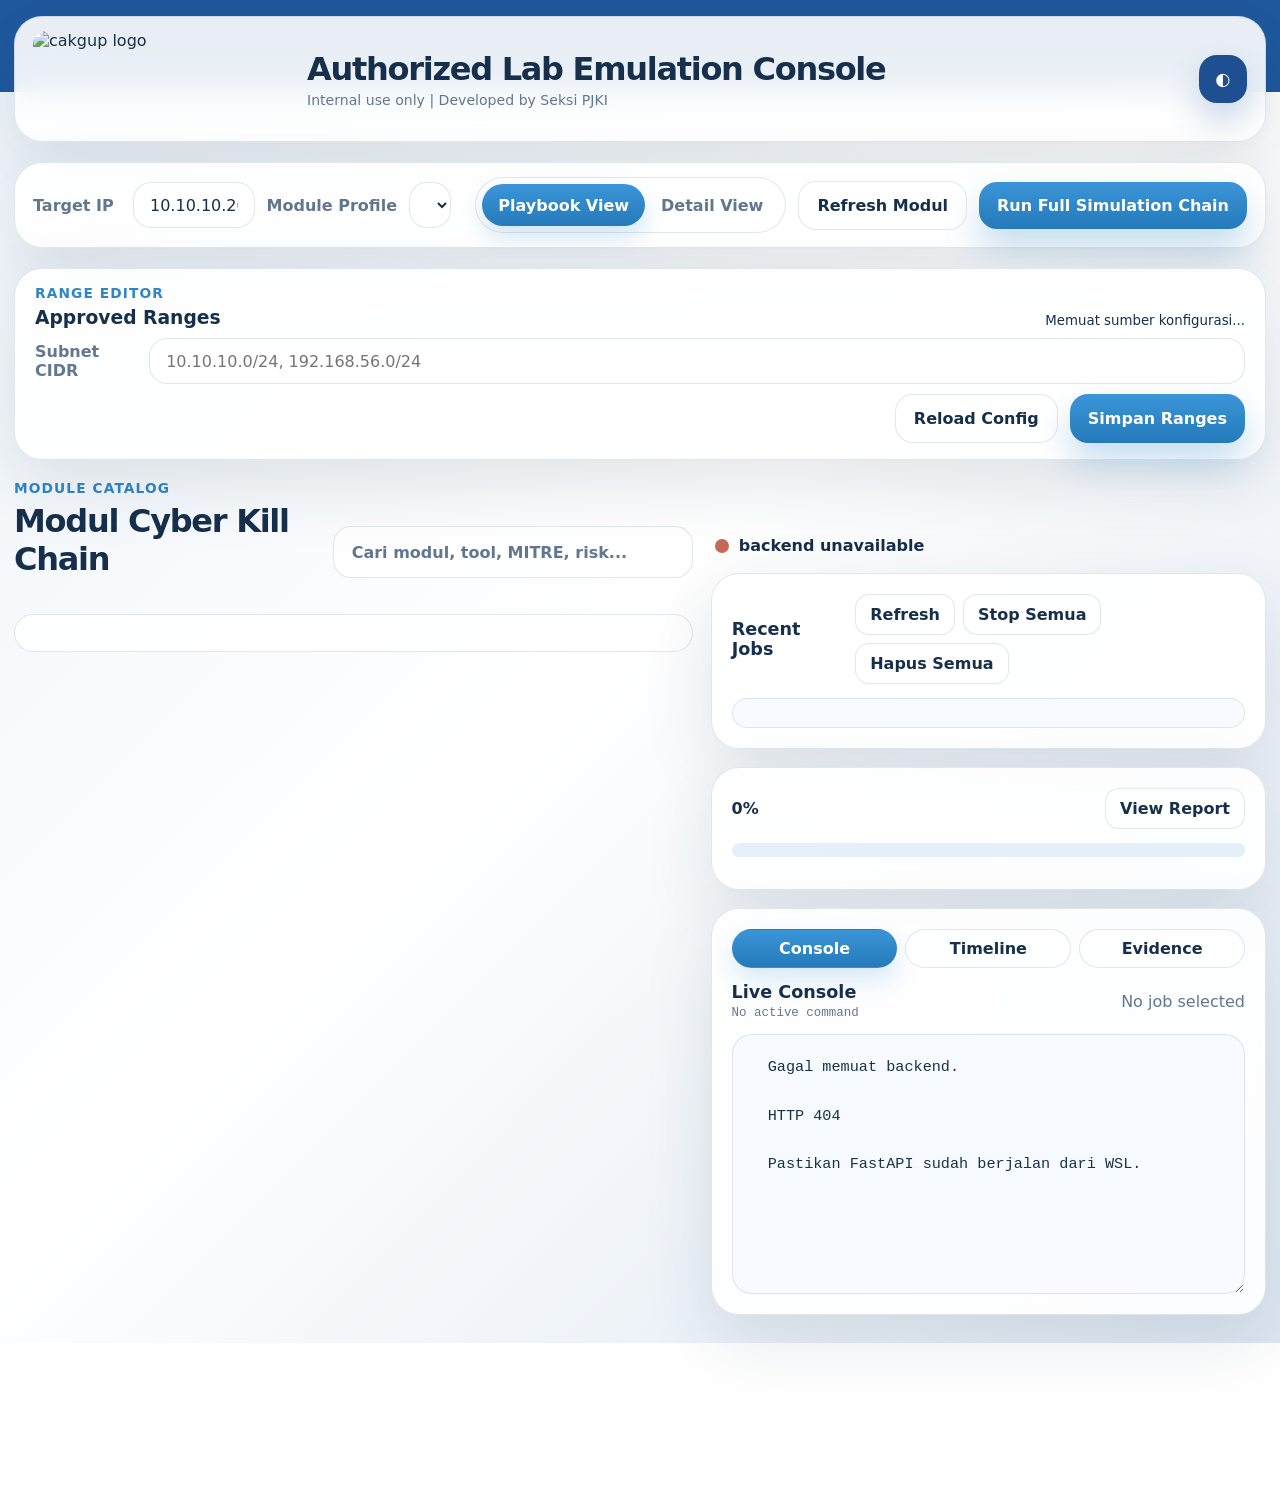
==== index.html @ 7016c89e "update" ====
<!doctype html>
<html lang="id" data-theme="light">
<head>
  <meta charset="utf-8">
  <meta name="viewport" content="width=device-width, initial-scale=1">
  <title>Authorized Lab Emulation Console</title>
  <meta name="description" content="Starter dashboard untuk Kali Linux WSL dengan backend FastAPI, guardrail target, dan simulation-only job runner.">
  <meta name="theme-color" content="#1e4f91">
  <link rel="stylesheet" href="styles.css?v=20260626-layout-fix">
</head>
<body>
  <div class="app-shell">
    <header class="topbar">
      <div class="brand-block">
        <img class="brand-mark" src="/static/logo.png" alt="cakgup logo">
        <div>
          <h1>Authorized Lab Emulation Console</h1>
          <p>Internal use only | Developed by Seksi PJKI</p>
        </div>
      </div>

      <div class="topbar-meta">
        <button class="theme-button" id="themeToggle" type="button" aria-label="Ubah tema">◐</button>
      </div>
    </header>

    <main class="layout">
      <section class="hero-card">
        <div class="hero-fields">
          <label class="field">
            <span>Target IP</span>
            <input id="targetInput" type="text" value="10.10.10.20" spellcheck="false" autocomplete="off">
          </label>
          <label class="field profile-field">
            <span>Module Profile</span>
            <select id="moduleProfileSelect">
              <option value="fast" selected>fast</option>
              <option value="balanced">balanced</option>
              <option value="deep">deep</option>
            </select>
          </label>
        </div>

        <div class="hero-actions">
          <div class="view-switch" id="viewSwitch" aria-label="Pilih mode tampilan">
            <button class="view-switch-button" id="playbookViewBtn" type="button">Playbook View</button>
            <button class="view-switch-button" id="detailViewBtn" type="button">Detail View</button>
          </div>
          <button class="ghost-button" id="refreshModulesBtn" type="button">Refresh Modul</button>
          <button class="primary-button" id="runChainBtn" type="button">Run Full Simulation Chain</button>
        </div>
      </section>

      <section class="config-card">
        <div class="config-card-head">
          <div>
            <p class="eyebrow">Range Editor</p>
            <h3>Approved Ranges</h3>
          </div>
          <small id="configMetaLabel">Memuat sumber konfigurasi...</small>
        </div>
        <label class="field config-inline-field">
          <span>Subnet CIDR</span>
          <input id="allowedSubnetsInput" type="text" spellcheck="false" placeholder="10.10.10.0/24, 192.168.56.0/24">
        </label>
        <div class="config-card-actions">
          <button class="ghost-button" id="reloadConfigBtn" type="button">Reload Config</button>
          <button class="primary-button" id="saveRangesBtn" type="button">Simpan Ranges</button>
        </div>
      </section>

      <section class="content-grid">
        <div class="module-pane">
          <div class="section-heading">
            <div>
              <p class="eyebrow">Module Catalog</p>
              <h2>Modul Cyber Kill Chain</h2>
            </div>
            <label class="catalog-search" aria-label="Cari modul">
              <input id="moduleSearchInput" type="text" placeholder="Cari modul, tool, MITRE, risk...">
            </label>
          </div>

          <div class="phase-tabs" id="phaseTabs"></div>
          <div class="active-phase-bar" id="activePhaseBar"></div>
          <div class="phase-groups" id="phaseGroups"></div>
        </div>

        <aside class="console-pane">
          <div class="console-status">
            <span class="status-dot" id="statusDot"></span>
            <strong id="statusLabel">idle</strong>
          </div>

          <div class="history-card">
            <div class="console-card-head">
              <h3>Recent Jobs</h3>
              <div class="history-actions">
                <button class="ghost-button compact" id="refreshJobsBtn" type="button">Refresh</button>
                <button class="ghost-button compact" id="stopAllJobsBtn" type="button">Stop Semua</button>
                <button class="ghost-button compact" id="clearJobsBtn" type="button">Hapus Semua</button>
              </div>
            </div>
            <div class="job-list" id="jobList"></div>
          </div>

          <div class="progress-card">
            <div class="progress-card-head">
              <strong id="jobProgressValue">0%</strong>
              <div class="export-actions">
                <button class="ghost-button compact" id="viewHtmlBtn" type="button" disabled>View Report</button>
              </div>
            </div>
            <div class="progress-track">
              <div class="progress-fill" id="jobProgressBar"></div>
            </div>
            <div class="severity-summary" id="severitySummary"></div>
          </div>

          <div class="history-card insight-card">
            <div class="console-card-head">
              <div class="panel-tabs" id="insightTabs">
                <button class="panel-tab is-active" data-insight-tab="console" type="button">Console</button>
                <button class="panel-tab" data-insight-tab="timeline" type="button">Timeline</button>
                <button class="panel-tab" data-insight-tab="evidence" type="button">Evidence</button>
              </div>
            </div>

            <div class="insight-panel" data-insight-panel="console">
              <div class="console-card-head">
                <div class="console-card-title">
                  <h3>Live Console</h3>
                  <span id="activeCommandLabel">No active command</span>
                </div>
                <span id="activeJobLabel">No job selected</span>
              </div>
              <pre id="consoleOutput">Memuat konfigurasi backend...</pre>
            </div>

            <div class="insight-panel hidden" data-insight-panel="timeline">
              <div class="console-card-head">
                <h3>Module Timeline</h3>
                <span id="timelineCountLabel">0 phases</span>
              </div>
              <div class="timeline-list" id="timelineList"></div>
            </div>

            <div class="insight-panel hidden" data-insight-panel="evidence">
              <div class="console-card-head">
                <h3>Evidence Highlights</h3>
                <span id="evidenceCountLabel">0 items</span>
              </div>
              <div class="evidence-list" id="evidenceList"></div>
            </div>
          </div>
        </aside>
      </section>
    </main>
  </div>

  <div class="modal-backdrop hidden" id="rangePasswordModal" aria-hidden="true">
    <div class="modal-card" role="dialog" aria-modal="true" aria-labelledby="rangePasswordTitle">
      <div class="modal-head">
        <p class="eyebrow">Konfirmasi Keamanan</p>
        <h3 id="rangePasswordTitle">Masukkan password untuk simpan ranges</h3>
      </div>
      <label class="field">
        <span>Password</span>
        <input id="rangePasswordInput" type="password" autocomplete="current-password" placeholder="Masukkan password">
      </label>
      <div class="modal-actions">
        <button class="ghost-button" id="cancelRangePasswordBtn" type="button">Batal</button>
        <button class="primary-button" id="confirmRangePasswordBtn" type="button">Konfirmasi</button>
      </div>
    </div>
  </div>

  <div class="toast" id="toast" role="status" aria-live="polite"></div>
  <script src="script.js?v=20260626-evidence-summary-sync"></script>
</body>
</html>
---- styles.css ----
:root {
  --bg: #edf3f9;
  --bg-strong: #dde7f2;
  --card: rgba(255, 255, 255, 0.9);
  --card-strong: #ffffff;
  --line: rgba(20, 57, 98, 0.12);
  --text: #16304c;
  --muted: #617790;
  --primary: #2f86c7;
  --primary-strong: #1e4f91;
  --accent: #ffd25d;
  --warning: #c7881f;
  --success: #278e64;
  --danger: #c66b55;
  --info: #7b5fd6;
  --shadow: 0 24px 70px rgba(22, 48, 76, 0.12);
  --radius: 28px;
  --mono: "Cascadia Code", "SFMono-Regular", Consolas, monospace;
  --sans: "Segoe UI", Inter, ui-sans-serif, system-ui, sans-serif;
}

[data-theme="dark"] {
  --bg: #081320;
  --bg-strong: #0f2134;
  --card: rgba(12, 24, 38, 0.92);
  --card-strong: #12263c;
  --line: rgba(255, 255, 255, 0.08);
  --text: #e9f1fa;
  --muted: #9fb4cb;
  --primary: #62a7e5;
  --primary-strong: #8ac0f1;
  --accent: #ffce57;
  --warning: #f2bd63;
  --success: #4fce95;
  --danger: #f08e78;
  --info: #baa4ff;
  --shadow: 0 28px 82px rgba(0, 0, 0, 0.36);
}

* {
  box-sizing: border-box;
}

html {
  scroll-behavior: smooth;
}

body {
  margin: 0;
  min-height: 100vh;
  overflow-x: hidden;
  color: var(--text);
  font-family: var(--sans);
  background:
    linear-gradient(180deg, #1f589d 0 92px, transparent 92px),
    linear-gradient(135deg, var(--bg), #ffffff 48%, var(--bg-strong));
}

[data-theme="dark"] body {
  background:
    linear-gradient(180deg, #0b3464 0 92px, transparent 92px),
    linear-gradient(135deg, var(--bg), #06101b 52%, #102239);
}

button,
input {
  font: inherit;
}

button {
  cursor: pointer;
}

.app-shell {
  width: min(1480px, calc(100% - 28px));
  margin: 16px auto 28px;
}

.topbar,
.hero-card,
.config-card,
.asset-card,
.workflow-card,
.import-card,
.stat-card,
.phase-section,
.console-card,
.history-card,
.progress-card {
  border: 1px solid var(--line);
  border-radius: var(--radius);
  background: var(--card);
  box-shadow: var(--shadow);
  backdrop-filter: blur(16px);
}

.topbar {
  display: flex;
  align-items: center;
  justify-content: space-between;
  gap: 16px;
  padding: 14px 18px;
}

.brand-block {
  display: flex;
  align-items: center;
  gap: 14px;
}

.brand-mark {
  width: 260px;
  height: 96px;
  object-fit: contain;
  object-position: center;
  display: block;
  flex: 0 0 260px;
  border-radius: 14px;
}

.brand-block h1,
.section-heading h2,
.phase-title h3,
.module-card h4,
.console-card-head h3,
.progress-card-head strong {
  margin: 0;
}

.brand-block h1 {
  font-size: clamp(1.25rem, 2.7vw, 2rem);
  letter-spacing: -0.04em;
}

.brand-block p,
.section-note,
.module-card p,
.stat-card small,
.field span,
.console-card-head span,
.job-item span,
.job-item small,
.empty-jobs,
.evidence-item p,
.evidence-item small {
  color: var(--muted);
}

.brand-block p {
  margin: 4px 0 0;
  font-size: 0.88rem;
}

.topbar-meta {
  display: flex;
  align-items: center;
  gap: 10px;
}

.theme-button,
.ghost-button,
.primary-button {
  border: 0;
  border-radius: 18px;
  transition: transform 140ms ease, box-shadow 140ms ease, background 140ms ease;
}

.theme-button {
  width: 48px;
  height: 48px;
  background: var(--primary-strong);
  color: #fff;
  font-size: 1.1rem;
  box-shadow: 0 18px 34px rgba(30, 79, 145, 0.24);
}

.ghost-button,
.primary-button {
  padding: 14px 18px;
  font-weight: 800;
}

.ghost-button {
  border: 1px solid var(--line);
  background: rgba(255, 255, 255, 0.52);
  color: var(--text);
}

.primary-button {
  background: linear-gradient(180deg, #3a95d8, #257aba);
  color: #fff;
  box-shadow: 0 18px 34px rgba(47, 134, 199, 0.28);
}

.compact {
  padding: 10px 14px;
  border-radius: 14px;
}

.theme-button:hover,
.ghost-button:hover,
.primary-button:hover,
.job-item:hover {
  transform: translateY(-1px);
}

.layout {
  display: grid;
  gap: 20px;
  margin-top: 20px;
}

.hero-card {
  display: flex;
  align-items: center;
  justify-content: space-between;
  gap: 24px;
  padding: 14px 18px;
}

.config-card {
  display: grid;
  gap: 10px;
  padding: 16px 20px;
}

.config-card-head {
  display: flex;
  align-items: end;
  justify-content: space-between;
  gap: 18px;
  min-width: 0;
}

.config-card-head h3,
.config-card-head small {
  margin: 0;
}

.config-card-head > div:first-child,
.config-card-head small {
  min-width: 0;
}

.config-card-head small {
  overflow-wrap: anywhere;
  text-align: right;
}

.config-card-actions {
  display: flex;
  flex-wrap: wrap;
  justify-content: end;
  gap: 12px;
  min-width: 0;
}

.coverage-grid {
  display: grid;
  grid-template-columns: repeat(2, minmax(0, 1fr));
  gap: 14px;
}

.coverage-block {
  display: grid;
  gap: 8px;
}

.coverage-block strong {
  font-size: 0.82rem;
  font-weight: 900;
  letter-spacing: 0.05em;
  text-transform: uppercase;
  color: var(--muted);
}

.coverage-chip-row {
  display: flex;
  flex-wrap: wrap;
  gap: 8px;
}

.coverage-chip {
  display: inline-flex;
  align-items: center;
  min-height: 30px;
  padding: 0 10px;
  border-radius: 999px;
  font-size: 0.78rem;
  font-weight: 800;
}

.coverage-chip-good {
  background: rgba(39, 142, 100, 0.12);
  color: var(--success);
}

.coverage-chip-warn {
  background: rgba(198, 107, 85, 0.14);
  color: var(--danger);
}

.coverage-chip-neutral {
  background: rgba(32, 62, 110, 0.08);
  color: var(--muted);
}

[data-theme="dark"] .coverage-chip-neutral {
  background: rgba(255, 255, 255, 0.08);
  color: #d8e6f7;
}

.config-inline-field {
  display: grid;
  grid-template-columns: 140px minmax(0, 1fr);
  align-items: center;
  gap: 14px;
}

.config-inline-field span {
  margin: 0;
}

.config-inline-field input {
  min-height: 44px;
  font: inherit;
  font-weight: 500;
}

.asset-card {
  display: grid;
  gap: 16px;
  padding: 22px 24px;
}

.asset-card-head {
  display: flex;
  align-items: start;
  justify-content: space-between;
  gap: 16px;
}

.asset-card-head h2,
.asset-meta strong {
  margin: 0;
}

.asset-criticality {
  display: inline-flex;
  align-items: center;
  min-height: 38px;
  padding: 0 14px;
  border-radius: 999px;
  background: rgba(47, 134, 199, 0.12);
  color: var(--primary);
  font-weight: 800;
}

.asset-grid {
  display: grid;
  grid-template-columns: repeat(4, minmax(0, 1fr));
  gap: 12px;
}

.asset-meta {
  display: grid;
  gap: 8px;
  padding: 14px 16px;
  border: 1px solid var(--line);
  border-radius: 18px;
  background: rgba(255, 255, 255, 0.56);
}

.asset-meta span,
.asset-note {
  color: var(--muted);
}

.hero-fields {
  display: flex;
  align-items: center;
  gap: 12px;
  flex: 1;
  min-width: 0;
}

.field {
  display: flex;
  align-items: center;
  gap: 12px;
  font-weight: 700;
}

.hero-card .field {
  flex-wrap: nowrap;
}

.hero-card .field span {
  flex: 0 0 auto;
  min-width: 88px;
  margin: 0;
}

.field input {
  width: 100%;
  min-height: 46px;
  padding: 0 16px;
  border: 1px solid var(--line);
  border-radius: 18px;
  background: var(--card-strong);
  color: var(--text);
  font: inherit;
  font-weight: 500;
}

.hero-card .field input {
  width: min(360px, 100%);
}

.hero-card .field select {
  width: min(180px, 100%);
  min-height: 46px;
  padding: 0 16px;
  border: 1px solid var(--line);
  border-radius: 18px;
  background: var(--card-strong);
  color: var(--text);
  font: inherit;
  font-weight: 700;
}

.profile-field span {
  min-width: 108px;
}

.field textarea {
  min-height: 120px;
  resize: vertical;
}

.hero-actions {
  display: flex;
  flex-wrap: wrap;
  align-items: center;
  gap: 12px;
  min-width: 0;
  justify-content: flex-end;
}

.view-switch {
  display: inline-flex;
  align-items: center;
  padding: 6px;
  border: 1px solid var(--line);
  border-radius: 999px;
  background: rgba(255, 255, 255, 0.58);
}

.view-switch-button {
  min-height: 42px;
  padding: 0 16px;
  border: 0;
  border-radius: 999px;
  background: transparent;
  color: var(--muted);
  font: inherit;
  font-weight: 800;
  cursor: pointer;
  transition: background 180ms ease, color 180ms ease, transform 180ms ease;
}

.view-switch-button.active {
  background: linear-gradient(180deg, #3a95d8, #257aba);
  color: #fff;
  box-shadow: 0 10px 22px rgba(47, 134, 199, 0.22);
}

.overview-grid,
.content-grid,
.module-grid,
.workflow-grid,
.import-grid {
  display: grid;
  gap: 18px;
}

.overview-grid {
  grid-template-columns: repeat(4, minmax(0, 1fr));
}

.workflow-grid {
  grid-template-columns: repeat(2, minmax(0, 1fr));
}

.stat-card {
  padding: 18px 20px;
}

.stat-card span {
  display: block;
  color: var(--muted);
  font-size: 0.84rem;
  font-weight: 800;
  text-transform: uppercase;
  letter-spacing: 0.06em;
}

.stat-card strong {
  display: block;
  margin-top: 10px;
  font-size: 1.35rem;
}

.stat-card small {
  display: block;
  margin-top: 8px;
  line-height: 1.6;
}

.content-grid {
  grid-template-columns: minmax(0, 1.1fr) minmax(0, 0.9fr);
  align-items: start;
}

.workflow-card,
.import-card {
  padding: 20px;
}

.workflow-list {
  display: grid;
  gap: 10px;
}

.workflow-item {
  display: grid;
  gap: 4px;
  padding: 14px 16px;
  border: 1px solid var(--line);
  border-radius: 16px;
  background: rgba(255, 255, 255, 0.56);
}

.import-grid {
  grid-template-columns: repeat(2, minmax(0, 1fr));
}

select,
textarea {
  font: inherit;
  width: 100%;
  padding: 14px 16px;
  border: 1px solid var(--line);
  border-radius: 18px;
  background: var(--card-strong);
  color: var(--text);
}

.import-result {
  min-height: 140px;
  padding: 16px;
  border: 1px solid var(--line);
  border-radius: 18px;
  background: #f7fbff;
  color: #18324a;
  font-family: var(--mono);
  white-space: pre-wrap;
}

[data-theme="dark"] .import-result {
  background: #08131f;
  color: #e9f1fa;
}

[data-theme="dark"] .view-switch {
  background: rgba(255, 255, 255, 0.08);
  border-color: rgba(255, 255, 255, 0.1);
}

[data-theme="dark"] .view-switch-button {
  color: #d8e6f7;
}

[data-theme="dark"] .view-switch-button:not(.active):hover {
  background: rgba(255, 255, 255, 0.07);
  color: #ffffff;
}

.module-pane,
.console-pane {
  display: grid;
  gap: 18px;
  min-width: 0;
}

.console-pane {
  margin-top: 56px;
  width: 100%;
}

.section-heading {
  display: flex;
  justify-content: space-between;
  gap: 20px;
  align-items: end;
  min-width: 0;
}

.section-heading > div:first-child {
  flex: 1 1 auto;
  min-width: 0;
}

.catalog-search {
  display: flex;
  align-items: center;
  width: min(360px, 100%);
  flex: 0 0 auto;
}

.catalog-search input {
  width: 100%;
  min-height: 52px;
  padding: 0 18px;
  border: 1px solid var(--line);
  border-radius: 18px;
  background: rgba(255, 255, 255, 0.74);
  color: var(--text);
  font: inherit;
  font-weight: 600;
  box-shadow: inset 0 1px 0 rgba(255, 255, 255, 0.4);
}

.catalog-search input::placeholder {
  color: var(--muted);
}

.eyebrow {
  margin: 0 0 6px;
  color: var(--primary);
  font-size: 0.86rem;
  font-weight: 900;
  text-transform: uppercase;
  letter-spacing: 0.08em;
}

.section-heading h2 {
  font-size: 2rem;
  letter-spacing: -0.04em;
}

.section-note {
  max-width: 420px;
  margin: 0;
  line-height: 1.7;
  text-align: right;
}

.phase-groups {
  display: grid;
  gap: 18px;
}

.phase-groups.is-switching {
  animation: phaseContentSwap 220ms ease;
}

.phase-tabs {
  display: flex;
  flex-wrap: wrap;
  gap: 10px;
}

.phase-tab {
  min-width: 58px;
  min-height: 48px;
  padding: 0 14px;
  border: 1px solid var(--line);
  border-radius: 16px;
  background: rgba(255, 255, 255, 0.72);
  color: var(--muted);
  font: inherit;
  font-weight: 900;
  cursor: pointer;
  transition: transform 180ms ease, background 180ms ease, color 180ms ease, border-color 180ms ease;
}

.phase-tab.active {
  background: linear-gradient(180deg, #3a95d8, #257aba);
  border-color: transparent;
  color: #fff;
  box-shadow: 0 14px 28px rgba(47, 134, 199, 0.22);
}

.active-phase-bar {
  display: flex;
  align-items: center;
  gap: 14px;
  padding: 18px 22px;
  border: 1px solid var(--line);
  border-radius: 22px;
  background: rgba(255, 255, 255, 0.72);
}

.active-phase-bar.is-switching {
  animation: phaseBarSwap 220ms ease;
}

.active-phase-number {
  color: var(--primary);
  font-size: 2rem;
  font-weight: 900;
  letter-spacing: -0.04em;
}

.active-phase-name {
  font-size: 1.6rem;
  font-weight: 900;
  text-transform: uppercase;
  letter-spacing: 0.01em;
}

[data-theme="dark"] .phase-tab {
  background: rgba(255, 255, 255, 0.1);
  border-color: rgba(255, 255, 255, 0.1);
  color: #d8e6f7;
}

[data-theme="dark"] .phase-tab:not(.active):hover {
  background: rgba(255, 255, 255, 0.14);
  color: #ffffff;
}

[data-theme="dark"] .active-phase-bar {
  background: rgba(255, 255, 255, 0.1);
  border-color: rgba(255, 255, 255, 0.1);
}

[data-theme="dark"] .catalog-search input {
  background: #182436;
  border-color: rgba(255, 255, 255, 0.12);
  color: #f1f7ff;
  box-shadow: none;
}

[data-theme="dark"] .catalog-search input::placeholder {
  color: #9db3cf;
}

[data-theme="dark"] .active-phase-number {
  color: #8ec0ff;
}

[data-theme="dark"] .active-phase-name {
  color: #f3f8ff;
}

.phase-section {
  padding: 22px;
}

.phase-section-compact {
  padding: 0;
  border: 0;
  background: transparent;
  box-shadow: none;
}

.phase-title {
  display: flex;
  align-items: center;
  gap: 12px;
  margin-bottom: 16px;
}

.phase-title span {
  color: var(--primary);
  font-weight: 900;
  font-size: 1.35rem;
}

.phase-title h3 {
  font-size: 1.5rem;
  text-transform: uppercase;
  letter-spacing: 0.02em;
}

.module-grid {
  grid-template-columns: repeat(2, minmax(0, 1fr));
}

.module-card {
  display: grid;
  gap: 14px;
  padding: 22px;
  border: 1px solid var(--line);
  border-radius: 22px;
  background: linear-gradient(180deg, rgba(255, 255, 255, 0.72), rgba(241, 247, 253, 0.86));
}

.module-card-playbook {
  gap: 8px;
  padding: 14px 16px;
}

[data-theme="dark"] .module-card,
[data-theme="dark"] .ghost-button,
[data-theme="dark"] .evidence-item {
  background: rgba(255, 255, 255, 0.03);
}

.module-card-head {
  display: flex;
  align-items: start;
  justify-content: space-between;
  gap: 12px;
}

.module-subhead {
  display: flex;
  flex-wrap: wrap;
  gap: 8px;
  margin-top: 8px;
}

.module-card h4 {
  font-size: 1.5rem;
  letter-spacing: -0.03em;
}

body[data-view-mode="playbook"] .module-card h4 {
  font-size: 1.18rem;
  line-height: 1.2;
}

.module-card p {
  margin: 0;
  font-size: 1rem;
  line-height: 1.65;
}

.module-tags,
.module-actions,
.severity-summary,
.export-actions,
.timeline-meta {
  display: flex;
  flex-wrap: wrap;
  gap: 10px;
}

.module-tags span,
.risk-pill,
.severity-pill {
  display: inline-flex;
  align-items: center;
  min-height: 32px;
  padding: 0 12px;
  border-radius: 999px;
  font-size: 0.84rem;
  font-weight: 800;
}

body[data-view-mode="playbook"] .module-tags,
body[data-view-mode="playbook"] .module-actions,
body[data-view-mode="playbook"] .module-chip-row,
body[data-view-mode="playbook"] .playbook-summary-grid {
  gap: 6px;
}

body[data-view-mode="playbook"] .module-tags span,
body[data-view-mode="playbook"] .risk-pill,
body[data-view-mode="playbook"] .severity-pill {
  min-height: 28px;
  padding: 0 10px;
  font-size: 0.76rem;
}

.module-tags span {
  border: 1px solid var(--line);
  background: rgba(255, 255, 255, 0.8);
}

.skill-pill,
.focus-pill,
.stance-pill {
  display: inline-flex;
  align-items: center;
  min-height: 30px;
  padding: 0 10px;
  border-radius: 999px;
  font-size: 0.8rem;
  font-weight: 800;
}

body[data-view-mode="playbook"] .skill-pill,
body[data-view-mode="playbook"] .focus-pill,
body[data-view-mode="playbook"] .stance-pill {
  min-height: 26px;
  padding: 0 9px;
  font-size: 0.74rem;
}

.skill-pill {
  background: rgba(47, 134, 199, 0.12);
  color: var(--primary);
}

.focus-pill {
  background: rgba(32, 62, 110, 0.08);
  color: var(--text);
}

.stance-pill {
  background: rgba(198, 107, 85, 0.14);
  color: var(--danger);
}

.module-detail-block {
  display: grid;
  gap: 8px;
}

.module-detail-block strong {
  font-size: 0.8rem;
  font-weight: 900;
  letter-spacing: 0.05em;
  text-transform: uppercase;
  color: var(--muted);
}

.module-chip-row {
  display: flex;
  flex-wrap: wrap;
  gap: 8px;
}

.module-command-list {
  display: grid;
  gap: 8px;
}

.playbook-flow-list {
  display: grid;
  gap: 8px;
}

.playbook-flow-item {
  margin: 0;
  padding: 10px 12px;
  border: 1px solid var(--line);
  border-radius: 14px;
  background: rgba(32, 62, 110, 0.05);
  color: var(--text);
  font-size: 0.82rem;
  line-height: 1.5;
}

.module-command {
  display: block;
  padding: 10px 12px;
  border: 1px solid var(--line);
  border-radius: 14px;
  background: rgba(47, 134, 199, 0.06);
  color: #21344a;
  font-family: var(--mono);
  font-size: 0.8rem;
  line-height: 1.45;
  white-space: pre-wrap;
  word-break: break-word;
}

.module-chip {
  display: inline-flex;
  align-items: center;
  min-height: 30px;
  padding: 0 10px;
  border: 1px solid rgba(47, 134, 199, 0.16);
  border-radius: 999px;
  background: rgba(47, 134, 199, 0.08);
  color: var(--text);
  font-size: 0.82rem;
  font-weight: 700;
}

body[data-view-mode="playbook"] .module-chip {
  min-height: 26px;
  padding: 0 8px;
  font-size: 0.74rem;
}

.module-chip-soft {
  background: rgba(244, 196, 48, 0.12);
  border-color: rgba(244, 196, 48, 0.22);
}

.module-chip-installed {
  border-color: rgba(39, 142, 100, 0.18);
}

.module-chip-missing {
  background: rgba(198, 107, 85, 0.14);
  border-color: rgba(198, 107, 85, 0.2);
  color: var(--danger);
}

.module-chip-conceptual {
  background: rgba(123, 95, 214, 0.12);
  border-color: rgba(123, 95, 214, 0.18);
  color: var(--info);
}

.module-chip-depth {
  background: rgba(39, 142, 100, 0.12);
  border-color: rgba(39, 142, 100, 0.18);
  color: var(--success);
}

.module-chip-muted {
  background: rgba(32, 62, 110, 0.06);
  border-color: rgba(32, 62, 110, 0.1);
}

.playbook-summary-grid {
  display: grid;
  gap: 10px;
}

.playbook-line {
  display: grid;
  gap: 6px;
}

body[data-view-mode="playbook"] .playbook-line {
  gap: 4px;
}

.playbook-line strong {
  font-size: 0.76rem;
  font-weight: 900;
  letter-spacing: 0.05em;
  text-transform: uppercase;
  color: var(--muted);
}

body[data-view-mode="playbook"] .module-grid {
  grid-template-columns: 1fr;
}

body[data-view-mode="playbook"] .phase-section {
  padding: 18px;
}

body[data-view-mode="playbook"] .phase-title {
  margin-bottom: 12px;
}

body[data-view-mode="playbook"] .phase-title h3 {
  font-size: 1.28rem;
}

body[data-view-mode="playbook"] .module-actions .compact {
  padding: 8px 12px;
  border-radius: 12px;
}

@keyframes phaseContentSwap {
  from {
    opacity: 0;
    transform: translateY(10px);
  }
  to {
    opacity: 1;
    transform: translateY(0);
  }
}

@keyframes phaseBarSwap {
  from {
    opacity: 0;
    transform: translateY(6px);
  }
  to {
    opacity: 1;
    transform: translateY(0);
  }
}

.risk-pill,
.severity-pill {
  text-transform: uppercase;
}

.risk-safe,
.severity-low {
  color: var(--success);
  background: rgba(39, 142, 100, 0.12);
}

.risk-lab,
.severity-info {
  color: var(--primary);
  background: rgba(47, 134, 199, 0.12);
}

.risk-restricted,
.severity-high {
  color: var(--danger);
  background: rgba(198, 107, 85, 0.14);
}

.severity-critical {
  color: #8f1630;
  background: rgba(183, 28, 58, 0.16);
  border: 1px solid rgba(183, 28, 58, 0.22);
  text-shadow: 0 1px 0 rgba(255, 255, 255, 0.35);
}

[data-theme="dark"] .severity-critical {
  color: #ffd6de;
  background: rgba(183, 28, 58, 0.28);
  border: 1px solid rgba(255, 120, 145, 0.26);
  text-shadow: none;
}

.risk-concept,
.severity-medium {
  color: var(--info);
  background: rgba(123, 95, 214, 0.14);
}

.console-status {
  display: flex;
  align-items: center;
  gap: 10px;
  padding: 0 4px;
}

.status-dot {
  width: 14px;
  height: 14px;
  border-radius: 50%;
  background: #8091a3;
}

.status-dot[data-state="running"],
.status-dot[data-state="pending"] {
  background: var(--warning);
}

.status-dot[data-state="stalled"] {
  background: #b86e2f;
}

.status-dot[data-state="completed"] {
  background: var(--success);
}

.status-dot[data-state="failed"],
.status-dot[data-state="error"] {
  background: var(--danger);
}

.progress-card,
.console-card,
.history-card {
  padding: 20px;
  min-width: 0;
  overflow: hidden;
}

.insight-card {
  gap: 16px;
  min-width: 0;
}

.insight-panel {
  display: grid;
  gap: 14px;
  align-content: start;
  min-width: 0;
}

.insight-panel[data-insight-panel="console"] {
  min-width: 0;
}

.insight-card > .console-card-head {
  display: grid;
  grid-template-columns: minmax(0, 1fr);
  align-items: center;
  gap: 0;
}

.panel-tabs {
  display: grid;
  grid-template-columns: repeat(3, minmax(0, 1fr));
  gap: 8px;
  min-width: 0;
}

.panel-tab {
  border: 1px solid var(--line);
  border-radius: 999px;
  background: rgba(255, 255, 255, 0.52);
  color: var(--text);
  padding: 9px 14px;
  font-weight: 800;
  text-align: center;
  white-space: nowrap;
  overflow: hidden;
  text-overflow: ellipsis;
  transition: transform 140ms ease, background 140ms ease, color 140ms ease, border-color 140ms ease;
}

.panel-tab.is-active {
  background: linear-gradient(180deg, #3a95d8, #257aba);
  border-color: rgba(47, 134, 199, 0.36);
  color: #fff;
  box-shadow: 0 12px 24px rgba(47, 134, 199, 0.18);
}

.console-card,
.history-card {
  display: grid;
  gap: 14px;
  align-content: start;
}

.progress-card-head,
.console-card-head,
.evidence-head {
  display: flex;
  align-items: center;
  justify-content: space-between;
  gap: 12px;
}

.console-card-title {
  display: grid;
  gap: 4px;
  min-width: 0;
}

.console-card-title span {
  color: var(--muted);
  font-family: var(--mono);
  font-size: 0.78rem;
}

.history-actions,
.job-item-actions {
  display: flex;
  flex-wrap: wrap;
  gap: 8px;
}

.progress-track {
  width: 100%;
  height: 14px;
  margin: 14px 0 12px;
  border-radius: 999px;
  background: rgba(47, 134, 199, 0.12);
  overflow: hidden;
}

.progress-fill {
  width: 0;
  height: 100%;
  border-radius: inherit;
  background: linear-gradient(90deg, #3a95d8, #6dc0ff);
  transition: width 180ms ease;
}

.console-card-head h3 {
  font-size: 1.1rem;
}

#consoleOutput {
  display: block;
  width: 100%;
  max-width: 100%;
  max-inline-size: 100%;
  min-height: 260px;
  height: 420px;
  margin: 0;
  padding: 20px;
  resize: vertical;
  overflow: auto;
  scrollbar-gutter: stable both-edges;
  border: 1px solid var(--line);
  border-radius: 20px;
  background: #f7fbff;
  color: #18324a;
  font-family: var(--mono);
  font-size: 0.95rem;
  line-height: 1.6;
  white-space: break-spaces;
  overflow-wrap: anywhere;
  word-break: break-word;
}

[data-theme="dark"] #consoleOutput {
  background: #08131f;
  color: #e9f1fa;
}

#consoleOutput,
.evidence-list,
.timeline-list {
  min-height: 260px;
  resize: vertical;
  overflow: auto;
}

.job-list,
.evidence-list,
.timeline-list {
  display: grid;
  gap: 10px;
  width: 100%;
  min-width: 0;
  padding: 14px;
  overflow-y: auto;
  overflow-x: hidden;
  border: 1px solid var(--line);
  border-radius: 20px;
  background: #f7fbff;
  scrollbar-gutter: stable;
}

[data-theme="dark"] .job-list,
[data-theme="dark"] .evidence-list,
[data-theme="dark"] .timeline-list {
  background: #08131f;
}

[data-theme="dark"] .panel-tab {
  background: #162131;
  border-color: rgba(152, 177, 214, 0.14);
  color: #dbe8f8;
}

[data-theme="dark"] .panel-tab.is-active {
  background: linear-gradient(180deg, #5aa5e6, #377cc0);
  border-color: rgba(138, 192, 241, 0.28);
  color: #fff;
}


.job-item,
.evidence-item,
.timeline-item-card {
  display: grid;
  gap: 4px;
  width: 100%;
  min-width: 0;
  padding: 14px 16px;
  border: 1px solid var(--line);
  border-radius: 16px;
  background: transparent;
  color: inherit;
  text-align: left;
}

.job-item {
  grid-template-columns: minmax(0, 1fr) auto;
  align-items: center;
  gap: 14px;
}

.job-item-main {
  display: grid;
  gap: 6px;
  cursor: pointer;
  min-width: 0;
}

.job-item-profile-row {
  display: flex;
  flex-wrap: wrap;
  gap: 8px;
}

.job-profile-pill {
  display: inline-flex;
  align-items: center;
  min-height: 26px;
  padding: 0 10px;
  border: 1px solid var(--line);
  border-radius: 999px;
  background: rgba(47, 134, 199, 0.08);
  color: var(--primary);
  font-size: 0.76rem;
  font-weight: 800;
  text-transform: uppercase;
}

.evidence-item {
  gap: 8px;
}

.evidence-detail-row {
  display: grid;
  grid-template-columns: auto 1fr;
  align-items: start;
  gap: 10px;
  padding-left: 10px;
  border-left: 4px solid transparent;
}

.evidence-detail {
  margin: 0;
  line-height: 1.55;
  color: var(--text);
}

.evidence-detail-code {
  padding: 8px 10px;
  border: 1px solid var(--line);
  border-radius: 12px;
  background: rgba(47, 134, 199, 0.05);
  font-family: var(--mono);
  font-size: 0.84rem;
  white-space: pre-wrap;
}

.job-item.active {
  border-color: rgba(47, 134, 199, 0.34);
  background: rgba(47, 134, 199, 0.09);
}

[data-theme="dark"] .topbar,
[data-theme="dark"] .hero-card,
[data-theme="dark"] .config-card,
[data-theme="dark"] .progress-card,
[data-theme="dark"] .console-card,
[data-theme="dark"] .history-card,
[data-theme="dark"] .job-item,
[data-theme="dark"] .evidence-item,
[data-theme="dark"] .timeline-item-card,
[data-theme="dark"] .workflow-item,
[data-theme="dark"] .asset-meta,
[data-theme="dark"] .ghost-button {
  box-shadow: none;
}

[data-theme="dark"] .field input,
[data-theme="dark"] select,
[data-theme="dark"] textarea {
  background: #1b2940;
  border-color: rgba(255, 255, 255, 0.1);
  color: #f4f8fd;
}

[data-theme="dark"] .field span,
[data-theme="dark"] .console-card-head span,
[data-theme="dark"] .job-item span,
[data-theme="dark"] .job-item small,
[data-theme="dark"] .config-card-head small,
[data-theme="dark"] .brand-block p,
[data-theme="dark"] .section-note,
[data-theme="dark"] .stat-card small,
[data-theme="dark"] .evidence-item p,
[data-theme="dark"] .evidence-item small,
[data-theme="dark"] .evidence-detail,
[data-theme="dark"] .timeline-item-card p,
[data-theme="dark"] .timeline-meta,
[data-theme="dark"] .asset-meta span,
[data-theme="dark"] .asset-note,
[data-theme="dark"] .empty-jobs {
  color: #c8d6e8;
}

[data-theme="dark"] .config-card-head h3,
[data-theme="dark"] .section-heading h2,
[data-theme="dark"] .console-card-head h3,
[data-theme="dark"] .module-card h4,
[data-theme="dark"] .brand-block h1,
[data-theme="dark"] .progress-card-head strong,
[data-theme="dark"] .job-item strong {
  color: #f5f9ff;
}

[data-theme="dark"] .job-profile-pill {
  background: rgba(93, 153, 230, 0.16);
  border-color: rgba(142, 192, 255, 0.22);
  color: #9fcbff;
}

[data-theme="dark"] .module-tags span {
  background: #2c3749;
  border-color: rgba(180, 198, 224, 0.18);
  color: #f5f9ff;
}

[data-theme="dark"] .module-chip {
  background: #182437;
  border-color: rgba(104, 153, 214, 0.2);
  color: #eef5ff;
}

[data-theme="dark"] .module-chip-soft {
  background: rgba(176, 136, 18, 0.18);
  border-color: rgba(230, 195, 84, 0.24);
  color: #f9e7a3;
}

[data-theme="dark"] .module-chip-installed {
  background: rgba(26, 61, 53, 0.72);
  border-color: rgba(92, 203, 160, 0.22);
  color: #92e8c5;
}

[data-theme="dark"] .module-chip-missing {
  background: rgba(87, 39, 33, 0.72);
  border-color: rgba(216, 126, 106, 0.24);
  color: #ffb5a4;
}

[data-theme="dark"] .module-chip-conceptual {
  background: rgba(57, 43, 102, 0.72);
  border-color: rgba(159, 132, 255, 0.24);
  color: #ccb8ff;
}

[data-theme="dark"] .module-chip-depth {
  background: rgba(24, 70, 52, 0.78);
  border-color: rgba(96, 211, 165, 0.26);
  color: #8fe7c2;
}

[data-theme="dark"] .module-chip-muted {
  background: #162131;
  border-color: rgba(152, 177, 214, 0.14);
  color: #dbe8f8;
}

[data-theme="dark"] .module-command {
  background: #121c2b;
  border-color: rgba(124, 159, 209, 0.18);
  color: #e9f2ff;
}

[data-theme="dark"] .playbook-flow-item {
  background: #121b29;
  border-color: rgba(124, 159, 209, 0.16);
  color: #dce8f8;
}

.timeline-item-head {
  display: flex;
  align-items: center;
  justify-content: space-between;
  gap: 10px;
}

.timeline-item-card p,
.timeline-meta {
  margin: 0;
  color: var(--muted);
}

.timeline-tools,
.timeline-commands,
.timeline-finding {
  display: grid;
  gap: 6px;
  margin-top: 8px;
}

.timeline-tools strong,
.timeline-commands strong,
.timeline-finding strong {
  font-size: 0.76rem;
  font-weight: 900;
  letter-spacing: 0.05em;
  text-transform: uppercase;
  color: var(--muted);
}

.timeline-command-list {
  display: grid;
  gap: 6px;
}

.timeline-command-code {
  margin: 0;
  padding: 8px 10px;
  border: 1px solid var(--line);
  border-radius: 12px;
  background: rgba(47, 134, 199, 0.05);
  color: var(--text);
  font-family: var(--mono);
  font-size: 0.82rem;
  line-height: 1.45;
  white-space: pre-wrap;
}

.timeline-chip-row,
.timeline-finding-meta {
  display: flex;
  flex-wrap: wrap;
  gap: 8px;
}

.timeline-nse-list {
  display: grid;
  gap: 8px;
  margin-top: 8px;
}

.timeline-nse-item {
  display: grid;
  grid-template-columns: auto 1fr;
  gap: 10px;
  align-items: start;
  padding-left: 10px;
  border-left: 4px solid transparent;
}

.timeline-nse-text {
  color: var(--text);
  font-family: var(--mono);
  font-size: 0.84rem;
  line-height: 1.5;
}

.timeline-chip {
  display: inline-flex;
  align-items: center;
  min-height: 26px;
  padding: 0 9px;
  border-radius: 999px;
  font-size: 0.74rem;
  font-weight: 800;
}

.timeline-chip-tool {
  background: rgba(47, 134, 199, 0.1);
  color: var(--primary-strong);
  border: 1px solid rgba(47, 134, 199, 0.16);
}

.timeline-chip-evidence {
  background: rgba(32, 62, 110, 0.08);
  color: var(--muted);
  border: 1px solid rgba(32, 62, 110, 0.08);
}

.timeline-chip-severity.severity-high {
  background: rgba(198, 107, 85, 0.14);
  color: var(--danger);
}

.timeline-chip-severity.severity-medium {
  background: rgba(123, 95, 214, 0.14);
  color: var(--info);
}

.timeline-chip-severity.severity-low,
.timeline-chip-severity.severity-info {
  background: rgba(39, 142, 100, 0.12);
  color: var(--success);
}

[data-theme="dark"] .timeline-chip-tool {
  background: rgba(98, 167, 229, 0.14);
  color: #dcebfb;
  border-color: rgba(98, 167, 229, 0.18);
}

[data-theme="dark"] .timeline-chip-evidence {
  background: rgba(255, 255, 255, 0.08);
  color: #d6e4f6;
  border-color: rgba(255, 255, 255, 0.08);
}

.empty-jobs {
  margin: 0;
}

.timeline-progress {
  width: 100%;
  height: 9px;
  margin-top: 6px;
  border-radius: 999px;
  background: rgba(47, 134, 199, 0.1);
  overflow: hidden;
}

.timeline-progress-fill {
  height: 100%;
  border-radius: inherit;
  background: linear-gradient(90deg, #3a95d8, #6dc0ff);
}

.severity-border-info {
  border-left: 4px solid var(--primary);
}

.severity-border-low {
  border-left: 4px solid var(--success);
}

.severity-border-medium {
  border-left: 4px solid var(--info);
}

.severity-border-high {
  border-left: 4px solid var(--danger);
}

.toast {
  position: fixed;
  right: 18px;
  bottom: 18px;
  transform: translateY(18px);
  opacity: 0;
  pointer-events: none;
  padding: 14px 18px;
  border-radius: 14px;
  background: rgba(20, 57, 98, 0.92);
  color: #fff;
  transition: opacity 160ms ease, transform 160ms ease;
}

.toast.show {
  opacity: 1;
  transform: translateY(0);
}

.hidden {
  display: none !important;
}

.modal-backdrop {
  position: fixed;
  inset: 0;
  z-index: 40;
  display: flex;
  align-items: center;
  justify-content: center;
  padding: 20px;
  background: rgba(7, 18, 31, 0.42);
  backdrop-filter: blur(10px);
}

.modal-card {
  width: min(460px, 100%);
  border: 1px solid var(--line);
  border-radius: 26px;
  background: var(--card-strong);
  box-shadow: var(--shadow);
  padding: 22px;
}

.modal-head h3 {
  margin: 6px 0 0;
  font-size: 1.3rem;
  letter-spacing: -0.03em;
}

.modal-actions {
  display: flex;
  justify-content: flex-end;
  gap: 12px;
  margin-top: 18px;
}

@media (max-width: 1180px) {
  .content-grid,
  .overview-grid,
  .hero-card,
  .workflow-grid,
  .asset-grid {
    grid-template-columns: 1fr;
  }

  .hero-card,
  .section-heading,
  .topbar {
    flex-direction: column;
    align-items: stretch;
  }

  .topbar-meta,
  .hero-actions {
    justify-content: flex-start;
  }

  .section-note {
    max-width: none;
    text-align: left;
  }
}

@media (max-width: 760px) {
  .app-shell {
    width: min(100% - 18px, 100%);
  }

  .hero-fields,
  .module-grid,
  .import-grid {
    grid-template-columns: 1fr;
  }

  .brand-block {
    align-items: start;
  }

  .brand-mark {
    width: 170px;
    height: 64px;
    flex-basis: 170px;
  }

  .brand-block h1 {
    font-size: 1.45rem;
  }

  #consoleOutput {
    min-height: 220px;
    height: 220px;
    font-size: 0.88rem;
  }

  .evidence-list,
  .timeline-list {
    min-height: 220px;
  }

  .job-list,
  .evidence-list,
  .timeline-list {
    padding: 12px;
  }

  .timeline-list {
    min-height: 180px;
  }
}
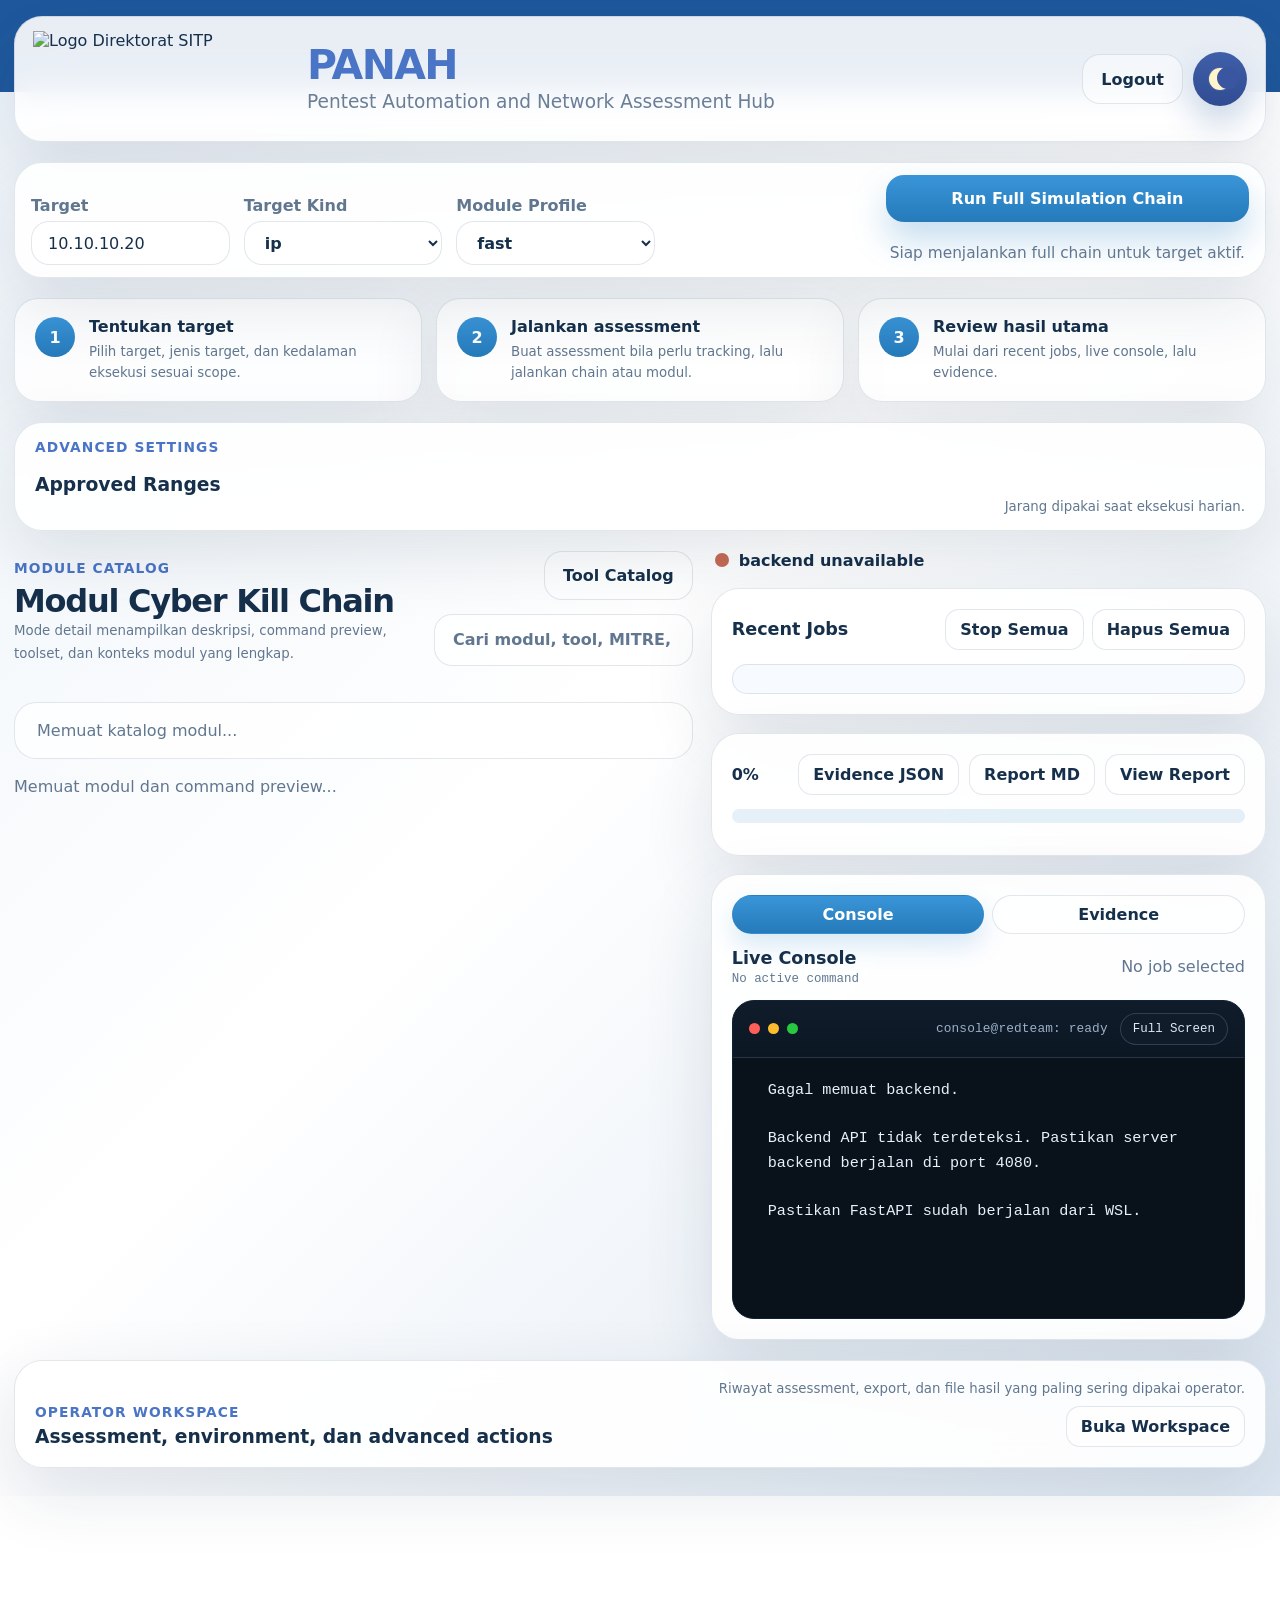
==== commit 8d3669b3: "update" ====
--- a/index.html
+++ b/index.html
@@ -3,24 +3,27 @@
 <head>
   <meta charset="utf-8">
   <meta name="viewport" content="width=device-width, initial-scale=1">
-  <title>Authorized Lab Emulation Console</title>
-  <meta name="description" content="Starter dashboard untuk Kali Linux WSL dengan backend FastAPI, guardrail target, dan simulation-only job runner.">
+  <title>PANAH</title>
+  <meta name="description" content="PANAH - Pentest Automation and Network Assessment Hub.">
   <meta name="theme-color" content="#1e4f91">
-  <link rel="stylesheet" href="styles.css?v=20260626-layout-fix">
+  <link rel="stylesheet" href="styles.css?v=20260703-panah-header-sync">
 </head>
 <body>
   <div class="app-shell">
     <header class="topbar">
       <div class="brand-block">
-        <img class="brand-mark" src="/static/logo.png" alt="cakgup logo">
+        <img class="brand-mark" src="/static/logo.png" alt="Logo Direktorat SITP">
         <div>
-          <h1>Authorized Lab Emulation Console</h1>
-          <p>Internal use only | Developed by Seksi PJKI</p>
+          <h1>PANAH</h1>
+          <p>Pentest Automation and Network Assessment Hub</p>
         </div>
       </div>
 
       <div class="topbar-meta">
-        <button class="theme-button" id="themeToggle" type="button" aria-label="Ubah tema">◐</button>
+        <button class="ghost-button topbar-action-button" id="logoutBtn" type="button">Logout</button>
+        <button class="theme-button" id="themeToggle" type="button" aria-label="Ubah tema">
+          <span class="theme-icon" aria-hidden="true"></span>
+        </button>
       </div>
     </header>
 
@@ -28,8 +31,15 @@
       <section class="hero-card">
         <div class="hero-fields">
           <label class="field">
-            <span>Target IP</span>
+            <span>Target</span>
             <input id="targetInput" type="text" value="10.10.10.20" spellcheck="false" autocomplete="off">
+          </label>
+          <label class="field profile-field">
+            <span>Target Kind</span>
+            <select id="targetKindSelect">
+              <option value="ip" selected>ip</option>
+              <option value="url">url</option>
+            </select>
           </label>
           <label class="field profile-field">
             <span>Module Profile</span>
@@ -42,43 +52,82 @@
         </div>
 
         <div class="hero-actions">
-          <div class="view-switch" id="viewSwitch" aria-label="Pilih mode tampilan">
-            <button class="view-switch-button" id="playbookViewBtn" type="button">Playbook View</button>
-            <button class="view-switch-button" id="detailViewBtn" type="button">Detail View</button>
-          </div>
-          <button class="ghost-button" id="refreshModulesBtn" type="button">Refresh Modul</button>
           <button class="primary-button" id="runChainBtn" type="button">Run Full Simulation Chain</button>
+          <p class="run-chain-status-note" id="runChainStatusNote" aria-live="polite">Siap menjalankan full chain untuk target aktif.</p>
         </div>
       </section>
 
-      <section class="config-card">
-        <div class="config-card-head">
+      <section class="workflow-guide-card">
+        <div class="workflow-guide-step" id="workflowStepTarget" data-workflow-step="target">
+          <span>1</span>
           <div>
-            <p class="eyebrow">Range Editor</p>
+            <strong>Tentukan target</strong>
+            <small>Pilih target, jenis target, dan kedalaman eksekusi sesuai scope.</small>
+          </div>
+        </div>
+        <div class="workflow-guide-step" id="workflowStepAssessment" data-workflow-step="assessment">
+          <span>2</span>
+          <div>
+            <strong>Jalankan assessment</strong>
+            <small>Buat assessment bila perlu tracking, lalu jalankan chain atau modul.</small>
+          </div>
+        </div>
+        <div class="workflow-guide-step" id="workflowStepReview" data-workflow-step="review">
+          <span>3</span>
+          <div>
+            <strong>Review hasil utama</strong>
+            <small>Mulai dari recent jobs, live console, lalu evidence.</small>
+          </div>
+        </div>
+      </section>
+
+      <details class="config-card config-disclosure">
+        <summary class="config-summary">
+          <div>
+            <p class="eyebrow">Advanced Settings</p>
             <h3>Approved Ranges</h3>
           </div>
-          <small id="configMetaLabel">Memuat sumber konfigurasi...</small>
-        </div>
-        <label class="field config-inline-field">
-          <span>Subnet CIDR</span>
-          <input id="allowedSubnetsInput" type="text" spellcheck="false" placeholder="10.10.10.0/24, 192.168.56.0/24">
-        </label>
-        <div class="config-card-actions">
-          <button class="ghost-button" id="reloadConfigBtn" type="button">Reload Config</button>
-          <button class="primary-button" id="saveRangesBtn" type="button">Simpan Ranges</button>
-        </div>
-      </section>
+          <small>Jarang dipakai saat eksekusi harian.</small>
+        </summary>
+        <div class="config-card-body">
+          <div class="config-card-head">
+            <small id="configMetaLabel">Memuat sumber konfigurasi...</small>
+          </div>
+          <div class="hero-fields">
+            <label class="field">
+              <span>Operator</span>
+              <input id="operatorNameInput" type="text" value="cakgup" spellcheck="false" autocomplete="off">
+            </label>
+            <label class="field">
+              <span>Ticket Ref</span>
+              <input id="ticketRefInput" type="text" placeholder="RT-2026-001" spellcheck="false" autocomplete="off">
+            </label>
+          </div>
+          <label class="field config-inline-field">
+            <span>Subnet CIDR</span>
+            <input id="allowedSubnetsInput" type="text" spellcheck="false" placeholder="10.10.10.0/24, 192.168.56.0/24">
+          </label>
+          <div class="config-card-actions">
+            <button class="ghost-button" id="reloadConfigBtn" type="button">Reload Config</button>
+            <button class="primary-button" id="saveRangesBtn" type="button">Simpan Ranges</button>
+          </div>
+        </div>
+      </details>
 
       <section class="content-grid">
         <div class="module-pane">
           <div class="section-heading">
             <div>
-              <p class="eyebrow">Module Catalog</p>
-              <h2>Modul Cyber Kill Chain</h2>
-            </div>
-            <label class="catalog-search" aria-label="Cari modul">
-              <input id="moduleSearchInput" type="text" placeholder="Cari modul, tool, MITRE, risk...">
-            </label>
+              <p class="eyebrow" id="catalogEyebrow">Module Catalog</p>
+              <h2 id="catalogTitle">Modul Cyber Kill Chain</h2>
+              <small class="section-note" id="viewModeNote">Mode detail menampilkan deskripsi, command preview, toolset, dan konteks modul yang lengkap.</small>
+            </div>
+            <div class="catalog-controls">
+              <button class="ghost-button" id="openToolCatalogBtn" type="button">Tool Catalog</button>
+              <label class="catalog-search" aria-label="Cari modul">
+                <input id="moduleSearchInput" type="text" placeholder="Cari modul, tool, MITRE, risk...">
+              </label>
+            </div>
           </div>
 
           <div class="phase-tabs" id="phaseTabs"></div>
@@ -92,11 +141,18 @@
             <strong id="statusLabel">idle</strong>
           </div>
 
+          <div class="history-card hidden" id="approvalQueueCard">
+            <div class="console-card-head">
+              <h3>Approval Queue</h3>
+              <span id="approvalQueueLabel">0 pending</span>
+            </div>
+            <div class="evidence-list" id="approvalQueueList">Belum ada modul approval yang pending.</div>
+          </div>
+
           <div class="history-card">
             <div class="console-card-head">
               <h3>Recent Jobs</h3>
               <div class="history-actions">
-                <button class="ghost-button compact" id="refreshJobsBtn" type="button">Refresh</button>
                 <button class="ghost-button compact" id="stopAllJobsBtn" type="button">Stop Semua</button>
                 <button class="ghost-button compact" id="clearJobsBtn" type="button">Hapus Semua</button>
               </div>
@@ -108,6 +164,8 @@
             <div class="progress-card-head">
               <strong id="jobProgressValue">0%</strong>
               <div class="export-actions">
+                <button class="ghost-button compact" id="viewJobEvidenceBtn" type="button" disabled>Evidence JSON</button>
+                <button class="ghost-button compact" id="viewJobMarkdownBtn" type="button" disabled>Report MD</button>
                 <button class="ghost-button compact" id="viewHtmlBtn" type="button" disabled>View Report</button>
               </div>
             </div>
@@ -121,7 +179,6 @@
             <div class="console-card-head">
               <div class="panel-tabs" id="insightTabs">
                 <button class="panel-tab is-active" data-insight-tab="console" type="button">Console</button>
-                <button class="panel-tab" data-insight-tab="timeline" type="button">Timeline</button>
                 <button class="panel-tab" data-insight-tab="evidence" type="button">Evidence</button>
               </div>
             </div>
@@ -134,26 +191,162 @@
                 </div>
                 <span id="activeJobLabel">No job selected</span>
               </div>
-              <pre id="consoleOutput">Memuat konfigurasi backend...</pre>
-            </div>
-
-            <div class="insight-panel hidden" data-insight-panel="timeline">
-              <div class="console-card-head">
-                <h3>Module Timeline</h3>
-                <span id="timelineCountLabel">0 phases</span>
-              </div>
-              <div class="timeline-list" id="timelineList"></div>
+              <section class="terminal-shell" id="interactiveTerminalShell">
+                <div class="terminal-toolbar">
+                  <div class="terminal-dots" aria-hidden="true">
+                    <span class="terminal-dot terminal-dot-close"></span>
+                    <span class="terminal-dot terminal-dot-min"></span>
+                    <span class="terminal-dot terminal-dot-max"></span>
+                  </div>
+                  <div class="terminal-toolbar-actions">
+                    <div class="terminal-toolbar-label" id="terminalToolbarLabel">console@redteam: ready</div>
+                    <button class="terminal-fullscreen-btn" id="toggleTerminalFullscreenBtn" type="button" aria-pressed="false">Full Screen</button>
+                  </div>
+                </div>
+                <pre id="consoleOutput">Memuat konfigurasi backend...</pre>
+              </section>
+              <div class="interactive-console-controls hidden" id="interactiveConsoleControls">
+                <label class="terminal-input-shell" for="interactiveConsoleInput">
+                  <span class="terminal-prompt" id="interactivePromptLabel">msf6 &gt;</span>
+                  <div class="interactive-console-entry">
+                    <input
+                      id="interactiveConsoleInput"
+                      class="interactive-console-input"
+                      spellcheck="false"
+                      placeholder="Ketik command lanjutan, lalu Enter atau klik Kirim..."
+                      autocomplete="off"
+                      autocapitalize="off"
+                    />
+                    <span class="interactive-hint-label" id="interactiveHintLabel">Tab untuk auto-complete command umum. Enter untuk kirim.</span>
+                  </div>
+                </label>
+                <div class="interactive-console-actions">
+                  <button class="primary-button compact" id="sendInteractiveConsoleBtn" type="button" disabled>Kirim</button>
+                  <button class="ghost-button compact" id="closeInteractiveConsoleBtn" type="button" disabled>Tutup Session</button>
+                </div>
+              </div>
             </div>
 
             <div class="insight-panel hidden" data-insight-panel="evidence">
               <div class="console-card-head">
                 <h3>Evidence Highlights</h3>
-                <span id="evidenceCountLabel">0 items</span>
+                <div class="export-actions">
+                  <button class="ghost-button compact" id="exportVisibleEvidenceBtn" type="button" disabled>Export Evidence JSON</button>
+                  <span id="evidenceCountLabel">0 items</span>
+                </div>
               </div>
               <div class="evidence-list" id="evidenceList"></div>
             </div>
           </div>
         </aside>
+      </section>
+
+      <section class="operations-grid">
+        <div class="history-card operations-shell is-collapsed">
+          <div class="operations-shell-head">
+            <div>
+              <p class="eyebrow">Operator Workspace</p>
+              <h3>Assessment, environment, dan advanced actions</h3>
+            </div>
+            <div class="operations-shell-head-actions">
+              <small id="operationsTabNote">Area kerja utama setelah assessment mulai berjalan.</small>
+              <button class="ghost-button compact" id="toggleOperationsBtn" type="button" aria-expanded="false" aria-controls="operationsShellBody">Buka Workspace</button>
+            </div>
+          </div>
+          <div class="operations-shell-body hidden" id="operationsShellBody">
+          <div class="operations-tab-row" id="operationsTabRow" role="tablist" aria-label="Menu workspace">
+            <button class="operations-tab is-active" type="button" role="tab" aria-selected="true" data-operations-tab="workspace">Workspace</button>
+            <button class="operations-tab" type="button" role="tab" aria-selected="false" data-operations-tab="health">Lab Health</button>
+            <button class="operations-tab" type="button" role="tab" aria-selected="false" data-operations-tab="advanced">Advanced</button>
+          </div>
+
+          <div class="operations-panel" data-operations-panel="workspace">
+            <article class="operations-card operations-card-wide">
+              <div class="console-card-head">
+                <div>
+                  <p class="eyebrow">Assessment Library</p>
+                  <h3>Export dan workspace aktif</h3>
+                </div>
+                <div class="export-actions">
+                  <button class="ghost-button compact" id="viewAssessmentEvidenceBtn" type="button" disabled>Assessment JSON</button>
+                  <button class="ghost-button compact" id="viewAssessmentMarkdownBtn" type="button" disabled>Assessment MD</button>
+                  <button class="ghost-button compact" id="viewAssessmentHtmlBtn" type="button" disabled>Assessment HTML</button>
+                </div>
+              </div>
+              <div class="assessment-library-grid">
+                <div class="workspace-browser">
+                  <div class="workspace-head">
+                    <strong id="workspacePathLabel">Workspace belum dipilih</strong>
+                    <button class="ghost-button compact" id="refreshWorkspaceBtn" type="button" disabled>Refresh Workspace</button>
+                  </div>
+                  <div class="workspace-sections" id="workspaceSections">Belum ada assessment aktif atau workspace belum tersedia.</div>
+                  <div class="workspace-preview">
+                    <div class="workspace-preview-head">
+                      <strong id="workspacePreviewTitle">Preview file</strong>
+                      <span id="workspacePreviewMeta">Belum ada file dipilih</span>
+                    </div>
+                    <pre id="workspacePreviewContent">Workspace assessment aktif akan tampil di sini bersama file report, parsed JSON, dan log.</pre>
+                  </div>
+                </div>
+              </div>
+            </article>
+          </div>
+
+          <div class="operations-panel hidden" data-operations-panel="health">
+            <div class="health-tab-row" id="healthTabRow" role="tablist" aria-label="Menu lab health">
+              <button class="health-tab is-active" type="button" role="tab" aria-selected="true" data-health-tab="strategy">Tooling & Strategy</button>
+              <button class="health-tab" type="button" role="tab" aria-selected="false" data-health-tab="reference">Reference Data</button>
+            </div>
+
+            <div class="health-panel" data-health-panel="strategy">
+              <article class="operations-card">
+                <div class="console-card-head">
+                  <div>
+                    <p class="eyebrow">Lab Health</p>
+                    <h3>Tooling dan strategi</h3>
+                  </div>
+                  <button class="ghost-button compact" id="refreshToolsBtn" type="button">Refresh Tools</button>
+                </div>
+                <div class="tool-summary-grid" id="toolSummaryGrid"></div>
+                <div class="preset-list" id="chainPresetList">Memuat chain preset...</div>
+              </article>
+            </div>
+
+            <div class="health-panel hidden" data-health-panel="reference">
+              <article class="operations-card">
+                <div class="console-card-head">
+                  <div>
+                    <p class="eyebrow">Reference Data</p>
+                    <h3>Konteks target aktif</h3>
+                  </div>
+                  <button class="ghost-button compact" id="refreshAssetsBtn" type="button">Refresh Context</button>
+                </div>
+                <div class="asset-focus-card" id="targetAssetCard">Belum ada asset match untuk target aktif.</div>
+              </article>
+            </div>
+          </div>
+
+          <div class="operations-panel hidden" data-operations-panel="advanced">
+            <div class="advanced-tab-row advanced-tab-row-compact" id="advancedTabRow" role="tablist" aria-label="Menu advanced">
+              <button class="advanced-tab is-active" type="button" role="tab" aria-selected="true" data-advanced-tab="findings">Findings</button>
+              <button class="ghost-button compact" id="openImportModalBtn" type="button">Import Output</button>
+            </div>
+
+            <div class="advanced-panel" data-advanced-panel="findings">
+              <article class="history-card operations-card">
+                <div class="console-card-head">
+                  <div>
+                    <p class="eyebrow">Findings Workspace</p>
+                    <h3>Normalized Findings</h3>
+                  </div>
+                  <span id="assessmentFindingsLabel">0 findings</span>
+                </div>
+                <div class="evidence-list" id="assessmentFindings">Belum ada normalized finding.</div>
+              </article>
+            </div>
+          </div>
+          </div>
+        </div>
       </section>
     </main>
   </div>
@@ -175,7 +368,74 @@
     </div>
   </div>
 
+  <div class="modal-backdrop hidden" id="toolInspectModal" aria-hidden="true">
+    <div class="modal-card tool-inspect-modal" role="dialog" aria-modal="true" aria-labelledby="toolInspectTitle">
+      <div class="modal-head tool-inspect-head">
+        <div>
+          <p class="eyebrow">Tool Inspect</p>
+          <h3 id="toolInspectTitle">Pilih tool</h3>
+        </div>
+        <div class="tool-inspect-topline">
+          <span id="toolInspectBadge" class="severity-pill severity-info">info</span>
+          <button class="ghost-button compact" id="closeToolInspectBtn" type="button">Tutup</button>
+        </div>
+      </div>
+      <div class="tool-inspect-meta" id="toolInspectMeta"></div>
+      <p class="tool-inspect-copy" id="toolInspectPurpose">Klik Inspect pada salah satu tool untuk membuka referensi command dan konteks penggunaannya.</p>
+      <div class="tool-inspect-grid">
+        <section class="tool-inspect-section">
+          <strong>Quick Reference</strong>
+          <div class="tool-command-stack" id="toolInspectCommands"></div>
+        </section>
+        <section class="tool-inspect-section">
+          <strong>Kapan Dipakai</strong>
+          <div id="toolInspectUsage">Belum ada tool dipilih.</div>
+        </section>
+        <section class="tool-inspect-section">
+          <strong>Tips Operator</strong>
+          <div class="tool-operator-notes" id="toolInspectNotes">Belum ada tool dipilih.</div>
+        </section>
+        <section class="tool-inspect-section">
+          <strong>Dipakai Oleh Modul</strong>
+          <div class="tool-module-list" id="toolInspectModules">Belum ada tool dipilih.</div>
+        </section>
+      </div>
+    </div>
+  </div>
+
+  <div class="modal-backdrop hidden" id="importParserModal" aria-hidden="true">
+    <div class="modal-card import-parser-modal" role="dialog" aria-modal="true" aria-labelledby="importParserTitle">
+      <div class="modal-head tool-inspect-head">
+        <div>
+          <p class="eyebrow">Import Parser</p>
+          <h3 id="importParserTitle">Paste hasil tool eksternal</h3>
+        </div>
+        <button class="ghost-button compact" id="closeImportModalBtn" type="button">Tutup</button>
+      </div>
+      <div class="import-form">
+        <label class="field import-field">
+          <span>Tool Name</span>
+          <select id="importToolSelect">
+            <option value="nmap">nmap</option>
+            <option value="nikto">nikto</option>
+            <option value="httpx">httpx</option>
+            <option value="generic">generic</option>
+          </select>
+        </label>
+        <label class="field import-field">
+          <span>Paste Output</span>
+          <textarea id="importContentInput" placeholder="Tempel output tool di sini..."></textarea>
+        </label>
+      </div>
+      <div class="modal-actions">
+        <button class="ghost-button" id="clearImportModalBtn" type="button">Clear</button>
+        <button class="primary-button" id="parseImportBtn" type="button">Parse Output</button>
+      </div>
+      <div class="import-result" id="importResult">Belum ada output yang diparse.</div>
+    </div>
+  </div>
+
   <div class="toast" id="toast" role="status" aria-live="polite"></div>
-  <script src="script.js?v=20260626-evidence-summary-sync"></script>
+  <script src="script.js?v=20260703-auth-fix"></script>
 </body>
 </html>
--- a/styles.css
+++ b/styles.css
@@ -6,8 +6,8 @@
   --line: rgba(20, 57, 98, 0.12);
   --text: #16304c;
   --muted: #617790;
-  --primary: #2f86c7;
-  --primary-strong: #1e4f91;
+  --primary: #4a74c5;
+  --primary-strong: #2f4f9f;
   --accent: #ffd25d;
   --warning: #c7881f;
   --success: #278e64;
@@ -112,10 +112,9 @@
   width: 260px;
   height: 96px;
   object-fit: contain;
-  object-position: center;
+  object-position: left center;
   display: block;
   flex: 0 0 260px;
-  border-radius: 14px;
 }
 
 .brand-block h1,
@@ -128,8 +127,11 @@
 }
 
 .brand-block h1 {
-  font-size: clamp(1.25rem, 2.7vw, 2rem);
+  font-size: clamp(1.85rem, 3.2vw, 3rem);
+  font-weight: 900;
+  line-height: 1.02;
   letter-spacing: -0.04em;
+  color: var(--primary);
 }
 
 .brand-block p,
@@ -148,13 +150,21 @@
 
 .brand-block p {
   margin: 4px 0 0;
-  font-size: 0.88rem;
+  font-size: clamp(1rem, 1.45vw, 1.32rem);
+  line-height: 1.18;
+  color: #6b7e98;
 }
 
 .topbar-meta {
   display: flex;
   align-items: center;
   gap: 10px;
+}
+
+.topbar-action-button {
+  min-height: 50px;
+  padding-inline: 18px;
+  font-weight: 700;
 }
 
 .theme-button,
@@ -166,12 +176,52 @@
 }
 
 .theme-button {
-  width: 48px;
-  height: 48px;
-  background: var(--primary-strong);
+  width: 54px;
+  height: 54px;
+  padding: 0;
+  border-radius: 999px;
+  display: inline-flex;
+  align-items: center;
+  justify-content: center;
+  background: linear-gradient(180deg, #3f5fa8, #304c93);
   color: #fff;
-  font-size: 1.1rem;
   box-shadow: 0 18px 34px rgba(30, 79, 145, 0.24);
+  position: relative;
+  overflow: hidden;
+}
+
+.theme-icon {
+  position: relative;
+  width: 22px;
+  height: 22px;
+  display: inline-block;
+  border-radius: 999px;
+  background: #fff4cc;
+  box-shadow: 0 0 0 1px rgba(255, 255, 255, 0.08);
+}
+
+.theme-icon::after {
+  content: "";
+  position: absolute;
+  top: -1px;
+  left: 8px;
+  width: 22px;
+  height: 22px;
+  border-radius: 999px;
+  background: #3a56a0;
+}
+
+[data-theme="dark"] .theme-button {
+  background: linear-gradient(180deg, #6ba7df, #4c86c6);
+  box-shadow: 0 18px 34px rgba(63, 133, 204, 0.28);
+}
+
+[data-theme="dark"] .theme-icon {
+  background: #fff1b8;
+}
+
+[data-theme="dark"] .theme-icon::after {
+  background: #5b92cf;
 }
 
 .ghost-button,
@@ -211,17 +261,125 @@
 }
 
 .hero-card {
-  display: flex;
-  align-items: center;
-  justify-content: space-between;
-  gap: 24px;
-  padding: 14px 18px;
+  display: grid;
+  grid-template-columns: minmax(0, 1fr) auto;
+  align-items: end;
+  gap: 18px;
+  padding: 12px 16px;
+}
+
+.workflow-guide-card {
+  display: grid;
+  grid-template-columns: repeat(3, minmax(0, 1fr));
+  gap: 14px;
+}
+
+.workflow-guide-step {
+  display: flex;
+  align-items: start;
+  gap: 14px;
+  padding: 18px 20px;
+  border: 1px solid var(--line);
+  border-radius: 24px;
+  background: rgba(255, 255, 255, 0.78);
+  box-shadow: var(--shadow);
+  transition: transform 160ms ease, border-color 160ms ease, box-shadow 160ms ease, background 160ms ease;
+}
+
+.workflow-guide-step span {
+  display: inline-flex;
+  align-items: center;
+  justify-content: center;
+  width: 40px;
+  height: 40px;
+  border-radius: 999px;
+  background: linear-gradient(180deg, #3a95d8, #257aba);
+  color: #fff;
+  font-weight: 900;
+  flex: 0 0 40px;
+}
+
+.workflow-guide-step.is-active {
+  border-color: rgba(38, 122, 186, 0.42);
+  background: rgba(238, 245, 255, 0.95);
+  box-shadow: 0 20px 48px rgba(45, 95, 160, 0.16);
+  transform: translateY(-2px);
+}
+
+.workflow-guide-step.is-done {
+  border-color: rgba(75, 146, 96, 0.28);
+  background: rgba(244, 251, 246, 0.95);
+}
+
+.workflow-guide-step.is-done span {
+  background: linear-gradient(180deg, #4d9a69, #3b7d53);
+}
+
+.workflow-guide-step.is-active span {
+  box-shadow: 0 0 0 6px rgba(74, 137, 220, 0.16);
+}
+
+.workflow-guide-step strong,
+.workflow-guide-step small {
+  display: block;
+}
+
+.workflow-guide-step small {
+  margin-top: 6px;
+  color: var(--muted);
+  line-height: 1.55;
+}
+
+.run-chain-status-note {
+  margin: 10px 4px 0;
+  color: var(--muted);
+  font-size: 0.96rem;
+  line-height: 1.5;
+}
+
+#runChainBtn[disabled] {
+  cursor: wait;
+  opacity: 0.92;
 }
 
 .config-card {
   display: grid;
   gap: 10px;
   padding: 16px 20px;
+}
+
+.config-disclosure {
+  padding: 0;
+  overflow: hidden;
+}
+
+.config-disclosure[open] {
+  padding-bottom: 16px;
+}
+
+.config-summary {
+  display: flex;
+  align-items: end;
+  justify-content: space-between;
+  gap: 18px;
+  padding: 16px 20px;
+  cursor: pointer;
+  list-style: none;
+}
+
+.config-summary::-webkit-details-marker {
+  display: none;
+}
+
+.config-summary small {
+  color: var(--muted);
+  text-align: right;
+}
+
+.config-card-body {
+  display: grid;
+  gap: 10px;
+  padding: 0 20px;
 }
 
 .config-card-head {
@@ -377,33 +535,30 @@
 }
 
 .hero-fields {
-  display: flex;
-  align-items: center;
-  gap: 12px;
-  flex: 1;
+  display: grid;
+  grid-template-columns: repeat(4, minmax(170px, 1fr));
+  gap: 10px 14px;
   min-width: 0;
 }
 
 .field {
-  display: flex;
-  align-items: center;
-  gap: 12px;
+  display: grid;
+  gap: 6px;
   font-weight: 700;
 }
 
 .hero-card .field {
-  flex-wrap: nowrap;
+  min-width: 0;
 }
 
 .hero-card .field span {
-  flex: 0 0 auto;
-  min-width: 88px;
+  min-width: 0;
   margin: 0;
 }
 
 .field input {
   width: 100%;
-  min-height: 46px;
+  min-height: 44px;
   padding: 0 16px;
   border: 1px solid var(--line);
   border-radius: 18px;
@@ -414,12 +569,12 @@
 }
 
 .hero-card .field input {
-  width: min(360px, 100%);
+  width: 100%;
 }
 
 .hero-card .field select {
-  width: min(180px, 100%);
-  min-height: 46px;
+  width: 100%;
+  min-height: 44px;
   padding: 0 16px;
   border: 1px solid var(--line);
   border-radius: 18px;
@@ -430,7 +585,7 @@
 }
 
 .profile-field span {
-  min-width: 108px;
+  min-width: 0;
 }
 
 .field textarea {
@@ -439,12 +594,10 @@
 }
 
 .hero-actions {
-  display: flex;
-  flex-wrap: wrap;
-  align-items: center;
-  gap: 12px;
-  min-width: 0;
-  justify-content: flex-end;
+  display: grid;
+  align-content: end;
+  gap: 10px;
+  min-width: min(320px, 100%);
 }
 
 .view-switch {
@@ -477,6 +630,7 @@
 
 .overview-grid,
 .content-grid,
+.operations-grid,
 .module-grid,
 .workflow-grid,
 .import-grid {
@@ -522,6 +676,11 @@
   align-items: start;
 }
 
+.operations-grid {
+  grid-template-columns: 1fr;
+  align-items: start;
+}
+
 .workflow-card,
 .import-card {
   padding: 20px;
@@ -577,6 +736,34 @@
   border-color: rgba(255, 255, 255, 0.1);
 }
 
+[data-theme="dark"] .operations-tab {
+  background: rgba(255, 255, 255, 0.05);
+  color: #d8e6f7;
+}
+
+[data-theme="dark"] .operations-tab:hover {
+  background: rgba(255, 255, 255, 0.08);
+  color: #ffffff;
+}
+
+[data-theme="dark"] .health-tab,
+[data-theme="dark"] .advanced-tab {
+  background: rgba(255, 255, 255, 0.05);
+  color: #d8e6f7;
+}
+
+[data-theme="dark"] .health-tab:hover,
+[data-theme="dark"] .advanced-tab:hover {
+  background: rgba(255, 255, 255, 0.08);
+  color: #ffffff;
+}
+
+[data-theme="dark"] .health-tab.is-active,
+[data-theme="dark"] .advanced-tab.is-active {
+  background: rgba(98, 167, 229, 0.16);
+  color: #8ac0f1;
+}
+
 [data-theme="dark"] .view-switch-button {
   color: #d8e6f7;
 }
@@ -593,9 +780,487 @@
   min-width: 0;
 }
 
+.operations-card {
+  display: grid;
+  gap: 16px;
+  min-width: 0;
+}
+
+.operations-shell {
+  display: grid;
+  gap: 18px;
+  padding: 18px 20px 20px;
+}
+
+.operations-shell.is-collapsed {
+  gap: 10px;
+}
+
+.operations-shell-head {
+  display: flex;
+  align-items: end;
+  justify-content: space-between;
+  gap: 18px;
+}
+
+.operations-shell-head-actions {
+  display: grid;
+  justify-items: end;
+  gap: 10px;
+}
+
+.operations-shell-head h3,
+.operations-shell-head small {
+  margin: 0;
+}
+
+.operations-shell-head small {
+  color: var(--muted);
+  text-align: right;
+}
+
+.operations-shell-body {
+  display: grid;
+  gap: 16px;
+}
+
+.operations-tab-row {
+  display: flex;
+  flex-wrap: wrap;
+  gap: 10px;
+}
+
+.operations-tab {
+  border: 1px solid var(--line);
+  border-radius: 999px;
+  padding: 12px 18px;
+  background: rgba(255, 255, 255, 0.6);
+  color: var(--muted);
+  font-weight: 800;
+  transition: transform 140ms ease, background 140ms ease, color 140ms ease, box-shadow 140ms ease;
+}
+
+.operations-tab:hover {
+  transform: translateY(-1px);
+  color: var(--text);
+}
+
+.operations-tab.is-active {
+  background: linear-gradient(180deg, #3a95d8, #257aba);
+  color: #fff;
+  box-shadow: 0 16px 28px rgba(47, 134, 199, 0.24);
+}
+
+.operations-panel {
+  display: grid;
+  gap: 16px;
+}
+
+.advanced-tab-row {
+  display: flex;
+  flex-wrap: wrap;
+  gap: 10px;
+}
+
+.health-tab-row {
+  display: flex;
+  flex-wrap: wrap;
+  gap: 10px;
+}
+
+.health-tab,
+.advanced-tab {
+  border: 1px solid var(--line);
+  border-radius: 999px;
+  padding: 10px 16px;
+  background: rgba(255, 255, 255, 0.55);
+  color: var(--muted);
+  font-weight: 800;
+  transition: transform 140ms ease, background 140ms ease, color 140ms ease, box-shadow 140ms ease;
+}
+
+.health-tab:hover,
+.advanced-tab:hover {
+  transform: translateY(-1px);
+  color: var(--text);
+}
+
+.health-tab.is-active,
+.advanced-tab.is-active {
+  background: rgba(47, 134, 199, 0.12);
+  color: var(--primary-strong);
+  box-shadow: inset 0 0 0 1px rgba(47, 134, 199, 0.18);
+}
+
+.health-panel,
+.advanced-panel {
+  display: grid;
+  gap: 16px;
+}
+
+.operations-disclosure {
+  padding: 0;
+  overflow: hidden;
+}
+
+.operations-summary {
+  padding: 16px 20px;
+}
+
+.operations-disclosure-body {
+  display: grid;
+  gap: 16px;
+  padding: 0 20px 20px;
+}
+
 .console-pane {
-  margin-top: 56px;
+  margin-top: 0;
   width: 100%;
+}
+
+.assessment-library-grid {
+  display: grid;
+  grid-template-columns: minmax(0, 1fr);
+  gap: 16px;
+}
+
+.assessment-list,
+.workspace-sections,
+.tool-health-list,
+.preset-list,
+.engagement-list,
+.asset-list,
+.reference-finding-list,
+.destructive-actions-list {
+  display: grid;
+  gap: 10px;
+}
+
+.assessment-list,
+.tool-health-list,
+.preset-list,
+.engagement-list,
+.asset-list,
+.reference-finding-list,
+.destructive-actions-list {
+  padding: 14px;
+  border: 1px solid var(--line);
+  border-radius: 20px;
+  background: #f7fbff;
+}
+
+.workspace-browser {
+  display: grid;
+  gap: 14px;
+}
+
+.workspace-head,
+.workspace-preview-head,
+.tool-item-head,
+.assessment-item-head,
+.asset-item-head,
+.destructive-item-head {
+  display: flex;
+  align-items: center;
+  justify-content: space-between;
+  gap: 12px;
+}
+
+.workspace-preview {
+  display: grid;
+  gap: 10px;
+}
+
+#workspacePreviewContent {
+  min-height: 220px;
+  max-height: 360px;
+  margin: 0;
+  padding: 18px;
+  overflow: auto;
+  border: 1px solid var(--line);
+  border-radius: 18px;
+  background: #f3f8fd;
+  color: #17324d;
+  font-family: var(--mono);
+  white-space: pre-wrap;
+  overflow-wrap: anywhere;
+}
+
+.assessment-item,
+.tool-item,
+.preset-item,
+.engagement-item,
+.asset-item,
+.reference-finding-item,
+.destructive-item,
+.asset-focus-card {
+  display: grid;
+  gap: 8px;
+  padding: 14px 16px;
+  border: 1px solid var(--line);
+  border-radius: 18px;
+  background: rgba(255, 255, 255, 0.62);
+}
+
+.assessment-item.is-active {
+  border-color: rgba(47, 134, 199, 0.42);
+  box-shadow: 0 12px 28px rgba(47, 134, 199, 0.12);
+}
+
+.assessment-item-meta,
+.tool-item-meta,
+.preset-item-meta,
+.asset-item-meta,
+.engagement-item-meta,
+.reference-finding-meta,
+.destructive-item-meta,
+.destructive-actions-row,
+.assessment-actions-row {
+  display: flex;
+  flex-wrap: wrap;
+  gap: 8px;
+}
+
+.tool-summary-grid {
+  display: grid;
+  grid-template-columns: repeat(3, minmax(0, 1fr));
+  gap: 12px;
+}
+
+.tool-catalog-head {
+  display: flex;
+  align-items: center;
+  justify-content: space-between;
+  gap: 14px;
+}
+
+.tool-catalog-search {
+  width: min(380px, 100%);
+}
+
+.tool-filter-row {
+  display: flex;
+  flex-wrap: wrap;
+  gap: 8px;
+}
+
+.tool-category-group {
+  display: grid;
+  gap: 12px;
+}
+
+.tool-category-head {
+  display: flex;
+  align-items: center;
+  justify-content: space-between;
+  gap: 12px;
+}
+
+.tool-category-head strong {
+  font-size: 1rem;
+}
+
+.tool-grid {
+  display: grid;
+  grid-template-columns: repeat(2, minmax(0, 1fr));
+  gap: 10px;
+}
+
+.tool-grid-main {
+  grid-template-columns: repeat(3, minmax(0, 1fr));
+  gap: 14px;
+}
+
+.tool-item-compact {
+  padding: 18px 18px 16px;
+}
+
+.tool-main-toolbar {
+  width: 100%;
+  display: flex;
+  align-items: center;
+  justify-content: space-between;
+  gap: 16px;
+}
+
+.tool-main-summary {
+  display: flex;
+  align-items: center;
+  gap: 12px;
+  min-width: 0;
+}
+
+.tool-main-summary-copy {
+  display: grid;
+  gap: 2px;
+  min-width: 0;
+}
+
+.tool-main-summary-copy strong {
+  font-size: 0.98rem;
+  line-height: 1.2;
+  letter-spacing: -0.01em;
+}
+
+.tool-main-summary-copy span {
+  color: var(--muted);
+  font-size: 0.82rem;
+  line-height: 1.35;
+}
+
+.tool-main-sort {
+  width: min(240px, 100%);
+}
+
+.tool-main-sort select {
+  width: 100%;
+  min-height: 52px;
+  padding: 0 18px;
+  border: 1px solid var(--line);
+  border-radius: 18px;
+  background: rgba(255, 255, 255, 0.74);
+  color: var(--text);
+  font: inherit;
+  font-weight: 600;
+}
+
+.tool-main-toolbar .active-phase-number {
+  min-width: 56px;
+  min-height: 56px;
+  font-size: 2rem;
+}
+
+.tool-drawer {
+  display: grid;
+  gap: 14px;
+  padding: 18px 20px;
+  border: 1px solid var(--line);
+  border-radius: 22px;
+  background: linear-gradient(180deg, rgba(255, 255, 255, 0.88), rgba(241, 247, 253, 0.96));
+}
+
+.tool-drawer-head {
+  display: flex;
+  align-items: start;
+  justify-content: space-between;
+  gap: 12px;
+}
+
+.tool-drawer-head h3,
+.tool-drawer-section strong {
+  margin: 0;
+}
+
+.tool-drawer-meta,
+.tool-module-list {
+  display: flex;
+  flex-wrap: wrap;
+  gap: 8px;
+}
+
+.tool-module-list .module-chip {
+  cursor: pointer;
+}
+
+.tool-drawer-copy {
+  margin: 0;
+  color: var(--muted);
+  line-height: 1.6;
+}
+
+.tool-drawer-section {
+  display: grid;
+  gap: 8px;
+}
+
+.tool-drawer pre {
+  margin: 0;
+  padding: 14px 16px;
+  border: 1px solid var(--line);
+  border-radius: 18px;
+  background: #f7fbff;
+  color: #17324d;
+  font-family: var(--mono);
+  white-space: pre-wrap;
+  overflow-wrap: anywhere;
+}
+
+.module-card.is-highlighted {
+  border-color: rgba(47, 134, 199, 0.48);
+  box-shadow: 0 18px 36px rgba(47, 134, 199, 0.16);
+}
+
+.tool-summary-card {
+  padding: 14px 16px;
+  border: 1px solid var(--line);
+  border-radius: 18px;
+  background: rgba(255, 255, 255, 0.62);
+}
+
+.tool-summary-card span,
+.tool-summary-card small {
+  display: block;
+  color: var(--muted);
+}
+
+.tool-summary-card strong {
+  display: block;
+  margin-top: 8px;
+  font-size: 1.5rem;
+}
+
+.import-form {
+  display: grid;
+  gap: 14px;
+}
+
+.advanced-tab-row-compact {
+  justify-content: space-between;
+  align-items: center;
+}
+
+.import-field {
+  display: grid;
+  gap: 8px;
+}
+
+.import-field span {
+  min-width: 0;
+}
+
+.import-field textarea {
+  min-height: 220px;
+}
+
+.import-parser-modal {
+  width: min(820px, 100%);
+  max-height: min(88vh, 940px);
+  display: grid;
+  gap: 16px;
+  overflow: auto;
+}
+
+.destructive-card {
+  padding: 0;
+  overflow: hidden;
+}
+
+.destructive-summary {
+  padding: 16px 20px;
+}
+
+.destructive-card-body {
+  display: grid;
+  gap: 14px;
+  padding: 0 20px 20px;
+}
+
+.destructive-note {
+  padding: 14px 16px;
+  border: 1px solid rgba(198, 107, 85, 0.18);
+  border-radius: 18px;
+  background: rgba(198, 107, 85, 0.08);
+  color: var(--text);
 }
 
 .section-heading {
@@ -608,6 +1273,15 @@
 
 .section-heading > div:first-child {
   flex: 1 1 auto;
+  min-width: 0;
+}
+
+.catalog-controls {
+  display: flex;
+  align-items: center;
+  justify-content: flex-end;
+  gap: 14px;
+  flex-wrap: wrap;
   min-width: 0;
 }
 
@@ -938,6 +1612,16 @@
 .module-command-list {
   display: grid;
   gap: 8px;
+}
+
+.module-command-collapsed {
+  display: grid;
+  gap: 10px;
+}
+
+.module-command-card {
+  display: grid;
+  gap: 10px;
 }
 
 .playbook-flow-list {
@@ -968,6 +1652,13 @@
   line-height: 1.45;
   white-space: pre-wrap;
   word-break: break-word;
+}
+
+.module-command-actions {
+  display: flex;
+  flex-wrap: wrap;
+  align-items: center;
+  gap: 8px;
 }
 
 .module-chip {
@@ -1194,7 +1885,7 @@
 
 .panel-tabs {
   display: grid;
-  grid-template-columns: repeat(3, minmax(0, 1fr));
+  grid-template-columns: repeat(2, minmax(0, 1fr));
   gap: 8px;
   min-width: 0;
 }
@@ -1274,6 +1965,84 @@
 
 .console-card-head h3 {
   font-size: 1.1rem;
+}
+
+.terminal-shell {
+  display: flex;
+  flex-direction: column;
+  gap: 0;
+  overflow: hidden;
+  border: 1px solid #0f2237;
+  border-radius: 22px;
+  background: #09111b;
+  box-shadow: inset 0 1px 0 rgba(255, 255, 255, 0.04);
+}
+
+.terminal-toolbar {
+  display: flex;
+  align-items: center;
+  justify-content: space-between;
+  gap: 12px;
+  padding: 12px 16px;
+  border-bottom: 1px solid rgba(148, 163, 184, 0.18);
+  background: linear-gradient(180deg, #101c2a 0%, #0c1724 100%);
+}
+
+.terminal-toolbar-actions {
+  display: inline-flex;
+  align-items: center;
+  gap: 12px;
+}
+
+.terminal-dots {
+  display: inline-flex;
+  gap: 8px;
+}
+
+.terminal-dot {
+  width: 11px;
+  height: 11px;
+  border-radius: 999px;
+}
+
+.terminal-dot-close {
+  background: #ff5f57;
+}
+
+.terminal-dot-min {
+  background: #febc2e;
+}
+
+.terminal-dot-max {
+  background: #28c840;
+}
+
+.terminal-toolbar-label {
+  color: #9ab0c8;
+  font-family: var(--mono);
+  font-size: 0.8rem;
+  letter-spacing: 0.01em;
+}
+
+.terminal-fullscreen-btn {
+  padding: 8px 12px;
+  border: 1px solid rgba(148, 163, 184, 0.26);
+  border-radius: 999px;
+  background: rgba(18, 29, 43, 0.92);
+  color: #dce9f7;
+  font-family: var(--mono);
+  font-size: 0.78rem;
+  cursor: pointer;
+  transition: background 140ms ease, border-color 140ms ease, transform 140ms ease;
+}
+
+.terminal-fullscreen-btn:hover {
+  background: rgba(35, 58, 84, 0.96);
+  border-color: rgba(141, 199, 255, 0.42);
+}
+
+.terminal-fullscreen-btn:active {
+  transform: translateY(1px);
 }
 
 #consoleOutput {
@@ -1288,10 +2057,10 @@
   resize: vertical;
   overflow: auto;
   scrollbar-gutter: stable both-edges;
-  border: 1px solid var(--line);
-  border-radius: 20px;
-  background: #f7fbff;
-  color: #18324a;
+  border: 0;
+  border-radius: 0;
+  background: #09111b;
+  color: #e8f0fb;
   font-family: var(--mono);
   font-size: 0.95rem;
   line-height: 1.6;
@@ -1305,9 +2074,190 @@
   color: #e9f1fa;
 }
 
+.interactive-console-controls {
+  display: grid;
+  gap: 12px;
+  margin-top: 12px;
+}
+
+.insight-panel.console-fullscreen {
+  position: fixed;
+  inset: 18px;
+  z-index: 1200;
+  display: grid;
+  grid-template-rows: auto minmax(0, 1fr) auto;
+  gap: 14px;
+  align-content: stretch;
+  padding: 18px 20px;
+  background: rgba(248, 251, 255, 0.98);
+  box-shadow: 0 24px 60px rgba(7, 24, 52, 0.28);
+}
+
+.insight-panel.console-fullscreen .console-card-head {
+  align-items: start;
+  margin-bottom: 0;
+}
+
+.insight-panel.console-fullscreen .terminal-shell {
+  min-height: 0;
+  height: 100%;
+}
+
+.insight-panel.console-fullscreen #consoleOutput {
+  flex: 1 1 auto;
+  min-height: 0;
+  height: 100%;
+  padding: 18px 20px;
+}
+
+.insight-panel.console-fullscreen .interactive-console-controls {
+  grid-template-columns: minmax(0, 1fr) auto;
+  align-items: stretch;
+  gap: 14px;
+  margin-top: 0;
+  padding: 12px 14px 14px;
+  border: 1px solid rgba(143, 163, 188, 0.16);
+  border-radius: 20px;
+  background: rgba(10, 20, 31, 0.94);
+  box-shadow: inset 0 1px 0 rgba(255, 255, 255, 0.04);
+}
+
+.insight-panel.console-fullscreen .terminal-input-shell {
+  min-height: 88px;
+  height: 100%;
+  padding: 10px 14px;
+  border-color: rgba(111, 141, 177, 0.22);
+  border-radius: 16px;
+}
+
+.insight-panel.console-fullscreen .interactive-console-input {
+  min-height: 44px;
+}
+
+[data-theme="dark"] .insight-panel.console-fullscreen {
+  background: rgba(8, 19, 31, 0.98);
+}
+
+body.terminal-fullscreen-open {
+  overflow: hidden;
+}
+
+@media (max-width: 980px) {
+  .insight-panel.console-fullscreen {
+    inset: 10px;
+    padding: 14px;
+    grid-template-rows: auto minmax(0, 1fr) auto;
+  }
+
+  .insight-panel.console-fullscreen .interactive-console-controls {
+    grid-template-columns: 1fr;
+  }
+
+  .insight-panel.console-fullscreen .interactive-console-actions {
+    grid-auto-flow: column;
+    grid-auto-columns: 1fr;
+    min-width: 0;
+  }
+}
+
+.terminal-input-shell {
+  display: grid;
+  grid-template-columns: auto 1fr;
+  gap: 12px;
+  align-items: start;
+  padding: 14px 16px;
+  border: 1px solid #c8d5e6;
+  border-radius: 18px;
+  background: #0e1723;
+}
+
+.interactive-console-entry {
+  display: grid;
+  gap: 8px;
+  min-width: 0;
+}
+
+.terminal-prompt {
+  padding-top: 4px;
+  color: #8bd3ff;
+  font-family: var(--mono);
+  font-size: 0.95rem;
+  white-space: nowrap;
+}
+
+.interactive-console-input {
+  width: 100%;
+  min-height: 44px;
+  padding: 0;
+  border: 0;
+  border-radius: 0;
+  background: transparent;
+  color: #e8f0fb;
+  font-family: var(--mono);
+  font-size: 0.94rem;
+  line-height: 1.5;
+  outline: none;
+}
+
+.interactive-hint-label {
+  color: #7f95ad;
+  font-family: var(--mono);
+  font-size: 0.76rem;
+  line-height: 1.45;
+}
+
+.interactive-console-actions {
+  display: flex;
+  justify-content: flex-end;
+  gap: 10px;
+  flex-wrap: wrap;
+}
+
+.insight-panel.console-fullscreen .interactive-console-actions {
+  align-self: stretch;
+  display: grid;
+  grid-auto-flow: row;
+  align-content: stretch;
+  justify-items: stretch;
+  min-width: 180px;
+  gap: 10px;
+}
+
+.insight-panel.console-fullscreen .interactive-console-actions .primary-button,
+.insight-panel.console-fullscreen .interactive-console-actions .ghost-button {
+  width: 100%;
+  min-height: 42px;
+}
+
+[data-theme="dark"] .interactive-console-input {
+  background: #08131f;
+  color: #e9f1fa;
+}
+
+[data-theme="dark"] .terminal-input-shell {
+  border-color: #27374a;
+}
+
+[data-theme="dark"] .interactive-hint-label {
+  color: #88a0ba;
+}
+
+[data-theme="dark"] .terminal-toolbar {
+  background: linear-gradient(180deg, #0d1724 0%, #08121d 100%);
+}
+
+[data-theme="dark"] .terminal-fullscreen-btn {
+  background: rgba(10, 21, 33, 0.94);
+  color: #dce9f7;
+}
+
+[data-theme="dark"] .terminal-shell,
+[data-theme="dark"] #consoleOutput {
+  background: #08131f;
+}
+
 #consoleOutput,
-.evidence-list,
-.timeline-list {
+.evidence-list {
   min-height: 260px;
   resize: vertical;
   overflow: auto;
@@ -1333,6 +2283,48 @@
 [data-theme="dark"] .evidence-list,
 [data-theme="dark"] .timeline-list {
   background: #08131f;
+}
+
+[data-theme="dark"] .assessment-list,
+[data-theme="dark"] .tool-health-list,
+[data-theme="dark"] .preset-list,
+[data-theme="dark"] .engagement-list,
+[data-theme="dark"] .asset-list,
+[data-theme="dark"] .reference-finding-list,
+[data-theme="dark"] .destructive-actions-list,
+[data-theme="dark"] #workspacePreviewContent {
+  background: #08131f;
+  color: #e9f1fa;
+}
+
+[data-theme="dark"] .assessment-item,
+[data-theme="dark"] .tool-item,
+[data-theme="dark"] .preset-item,
+[data-theme="dark"] .engagement-item,
+[data-theme="dark"] .asset-item,
+[data-theme="dark"] .reference-finding-item,
+[data-theme="dark"] .destructive-item,
+[data-theme="dark"] .asset-focus-card,
+[data-theme="dark"] .tool-summary-card {
+  background: rgba(255, 255, 255, 0.04);
+}
+
+[data-theme="dark"] .destructive-note {
+  background: rgba(240, 142, 120, 0.12);
+  border-color: rgba(240, 142, 120, 0.2);
+}
+
+[data-theme="dark"] .workflow-guide-step {
+  background: rgba(255, 255, 255, 0.06);
+}
+
+[data-theme="dark"] .tool-drawer {
+  background: rgba(255, 255, 255, 0.04);
+}
+
+[data-theme="dark"] .tool-drawer pre {
+  background: #08131f;
+  color: #e9f1fa;
 }
 
 [data-theme="dark"] .panel-tab {
@@ -1604,6 +2596,19 @@
   gap: 8px;
 }
 
+.evidence-tools {
+  display: grid;
+  gap: 8px;
+  margin: 10px 0 4px;
+}
+
+.evidence-tools strong {
+  font-size: 0.78rem;
+  letter-spacing: 0.08em;
+  text-transform: uppercase;
+  color: var(--muted);
+}
+
 .timeline-nse-list {
   display: grid;
   gap: 8px;
@@ -1768,9 +2773,218 @@
   margin-top: 18px;
 }
 
+.tool-inspect-modal {
+  width: min(960px, 100%);
+  max-height: min(88vh, 980px);
+  display: grid;
+  gap: 16px;
+  overflow: auto;
+}
+
+.tool-inspect-head {
+  display: flex;
+  align-items: start;
+  justify-content: space-between;
+  gap: 16px;
+}
+
+.tool-inspect-topline {
+  display: flex;
+  align-items: center;
+  justify-content: flex-end;
+  gap: 10px;
+  flex-wrap: wrap;
+}
+
+.tool-inspect-meta,
+.tool-operator-notes {
+  display: flex;
+  flex-wrap: wrap;
+  gap: 8px;
+}
+
+.tool-inspect-copy {
+  margin: 0;
+  color: var(--muted);
+  line-height: 1.65;
+}
+
+.tool-inspect-grid {
+  display: grid;
+  gap: 14px;
+}
+
+.tool-inspect-section {
+  display: grid;
+  gap: 10px;
+  padding: 16px 18px;
+  border: 1px solid var(--line);
+  border-radius: 22px;
+  background: linear-gradient(180deg, rgba(255, 255, 255, 0.8), rgba(242, 247, 252, 0.96));
+}
+
+.tool-inspect-section strong {
+  margin: 0;
+}
+
+.tool-command-stack {
+  display: grid;
+  gap: 12px;
+}
+
+.tool-command-card {
+  display: grid;
+  gap: 8px;
+  padding: 14px 16px;
+  border: 1px solid var(--line);
+  border-radius: 18px;
+  background: rgba(255, 255, 255, 0.7);
+}
+
+.tool-command-card header {
+  display: flex;
+  align-items: start;
+  justify-content: space-between;
+  gap: 12px;
+}
+
+.tool-command-card p {
+  margin: 0;
+  color: var(--muted);
+  line-height: 1.55;
+}
+
+.tool-command-card pre {
+  margin: 0;
+  padding: 14px 16px;
+  border: 1px solid var(--line);
+  border-radius: 18px;
+  background: #f7fbff;
+  color: #17324d;
+  font-family: var(--mono);
+  font-size: 0.92rem;
+  white-space: pre-wrap;
+  overflow-wrap: anywhere;
+}
+
+.tool-command-editor {
+  width: 100%;
+  min-height: 62px;
+  margin: 0;
+  padding: 14px 16px;
+  border: 1px solid var(--line);
+  border-radius: 18px;
+  background: #f7fbff;
+  color: #17324d;
+  font-family: var(--mono);
+  font-size: 0.92rem;
+  line-height: 1.55;
+  resize: vertical;
+}
+
+.tool-command-actions {
+  display: flex;
+  align-items: center;
+  gap: 10px;
+  flex-wrap: wrap;
+}
+
+.tool-command-secret {
+  display: grid;
+  gap: 8px;
+}
+
+.tool-command-secret span {
+  color: var(--muted);
+  font-size: 0.86rem;
+  font-weight: 800;
+}
+
+.tool-command-secret input {
+  width: 100%;
+  min-height: 48px;
+  padding: 0 14px;
+  border: 1px solid var(--line);
+  border-radius: 16px;
+  background: rgba(255, 255, 255, 0.82);
+  color: var(--text);
+  font-size: 0.95rem;
+}
+
+.tool-command-status {
+  display: inline-flex;
+  align-items: center;
+  min-height: 38px;
+  padding: 0 12px;
+  border-radius: 999px;
+  background: rgba(20, 57, 98, 0.08);
+  color: var(--muted);
+  font-size: 0.9rem;
+  font-weight: 700;
+}
+
+.tool-command-status.running {
+  background: rgba(47, 134, 199, 0.12);
+  color: var(--primary-strong);
+}
+
+.tool-command-status.success {
+  background: rgba(39, 142, 100, 0.12);
+  color: var(--success);
+}
+
+.tool-command-status.error {
+  background: rgba(198, 107, 85, 0.12);
+  color: var(--danger);
+}
+
+.tool-command-output {
+  display: block;
+  width: 100%;
+  min-height: 120px;
+  max-height: min(70vh, 720px);
+  overflow: auto;
+  resize: vertical;
+}
+
+.tool-note-chip {
+  display: inline-flex;
+  align-items: center;
+  gap: 8px;
+  padding: 8px 12px;
+  border: 1px solid var(--line);
+  border-radius: 999px;
+  background: rgba(255, 255, 255, 0.72);
+  color: var(--text);
+  font-size: 0.9rem;
+}
+
+[data-theme="dark"] .tool-inspect-section,
+[data-theme="dark"] .tool-command-card,
+[data-theme="dark"] .tool-note-chip {
+  background: rgba(9, 21, 34, 0.9);
+}
+
+[data-theme="dark"] .tool-command-card pre {
+  background: #08131f;
+  color: #e9f1fa;
+}
+
+[data-theme="dark"] .tool-command-editor {
+  background: #08131f;
+  color: #e9f1fa;
+}
+
+[data-theme="dark"] .tool-command-secret input {
+  background: #08131f;
+  color: #e9f1fa;
+}
+
 @media (max-width: 1180px) {
   .content-grid,
+  .operations-grid,
   .overview-grid,
+  .workflow-guide-card,
   .hero-card,
   .workflow-grid,
   .asset-grid {
@@ -1779,9 +2993,18 @@
 
   .hero-card,
   .section-heading,
-  .topbar {
+  .topbar,
+  .operations-shell-head {
     flex-direction: column;
     align-items: stretch;
+  }
+
+  .hero-card {
+    grid-template-columns: 1fr;
+  }
+
+  .hero-fields {
+    grid-template-columns: repeat(2, minmax(0, 1fr));
   }
 
   .topbar-meta,
@@ -1793,6 +3016,14 @@
     max-width: none;
     text-align: left;
   }
+
+  .catalog-controls {
+    justify-content: flex-start;
+  }
+
+  .operations-shell-head small {
+    text-align: left;
+  }
 }
 
 @media (max-width: 760px) {
@@ -1802,8 +3033,22 @@
 
   .hero-fields,
   .module-grid,
-  .import-grid {
+  .import-grid,
+  .assessment-library-grid,
+  .tool-summary-grid,
+  .tool-grid {
     grid-template-columns: 1fr;
+  }
+
+  .config-summary,
+  .config-card-head,
+  .config-inline-field {
+    grid-template-columns: 1fr;
+    align-items: start;
+  }
+
+  .config-summary {
+    display: grid;
   }
 
   .brand-block {
@@ -1817,7 +3062,11 @@
   }
 
   .brand-block h1 {
-    font-size: 1.45rem;
+    font-size: 2rem;
+  }
+
+  .brand-block p {
+    font-size: 1.02rem;
   }
 
   #consoleOutput {
@@ -1840,4 +3089,31 @@
   .timeline-list {
     min-height: 180px;
   }
-}
+
+  .tool-inspect-head,
+  .tool-command-card header {
+    flex-direction: column;
+  }
+
+  .tool-inspect-topline {
+    justify-content: flex-start;
+  }
+}
+
+
+.finding-head-wrap {
+  align-items: start;
+  gap: 10px;
+}
+
+.finding-pill-row,
+.finding-actions-row {
+  display: flex;
+  flex-wrap: wrap;
+  gap: 8px;
+}
+
+.finding-actions-row .ghost-button,
+.finding-actions-row .primary-button {
+  padding: 8px 12px;
+}
